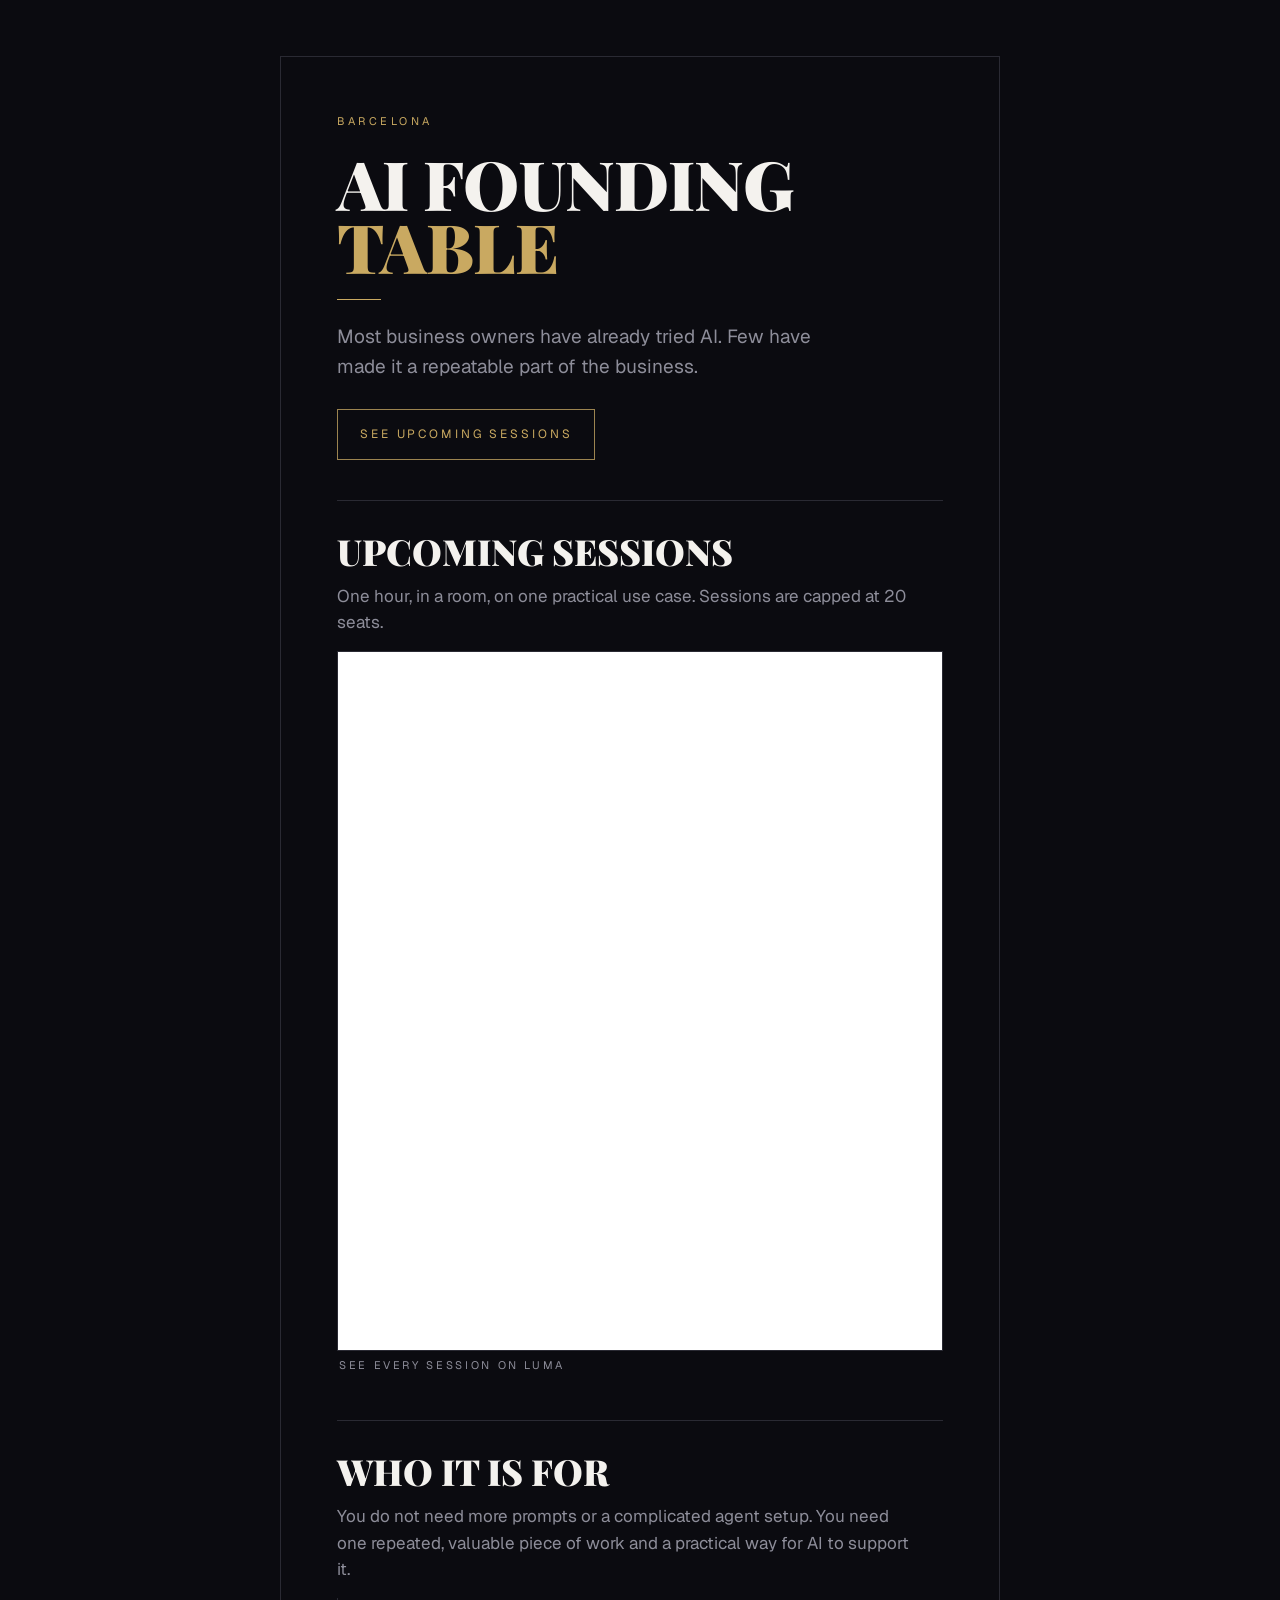
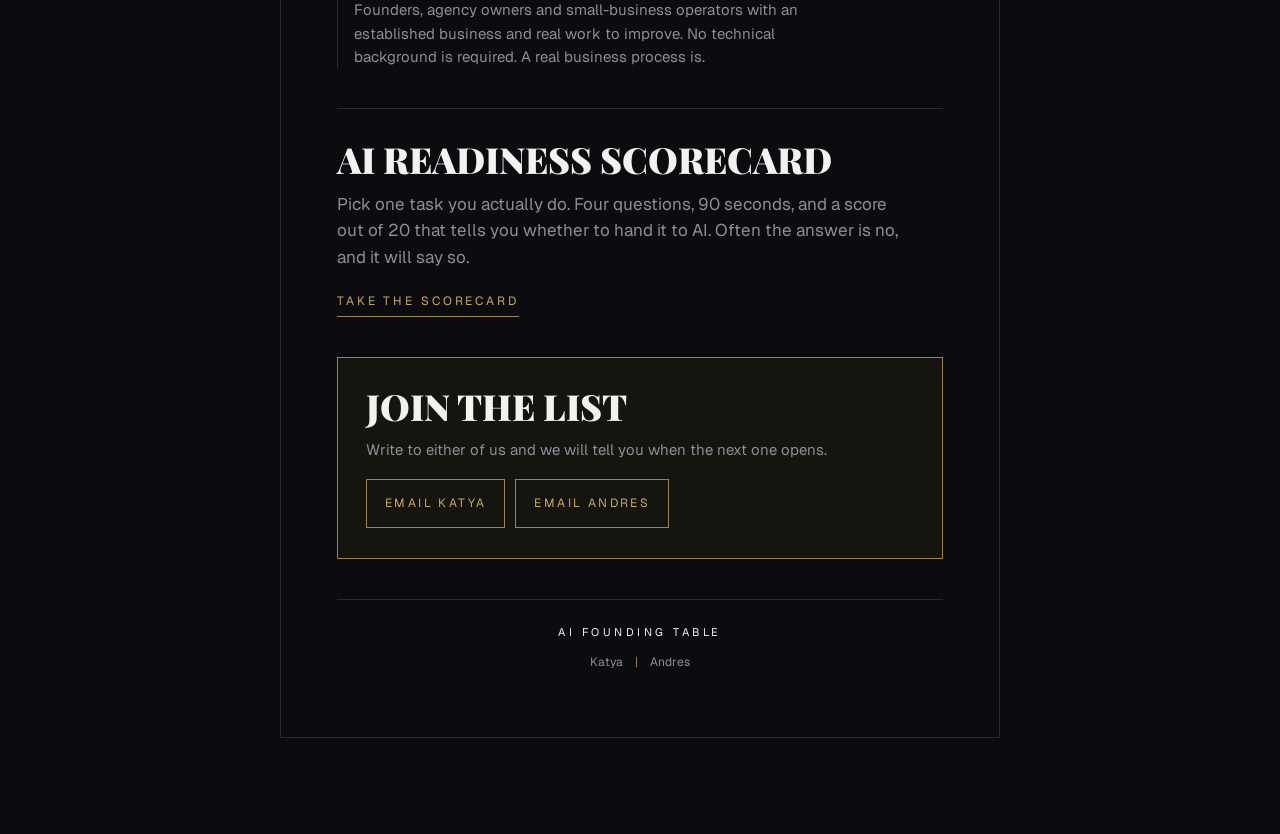
==== index.html @ a5ae4cfb "refactor: WCAG 2.2 AA pass and a design refinement on both pages Accessibility. Questions are now fi" ====
<!doctype html>
<html lang="en">
<head>
<meta charset="utf-8">
<meta name="viewport" content="width=device-width,initial-scale=1">
<title>AI Founding Table | Barcelona</title>
<meta name="description" content="Barcelona sessions for founders and small-business operators who have tried AI and want one repeatable use case that sticks.">
<meta property="og:title" content="AI Founding Table">
<meta property="og:description" content="For business owners who have already tried AI. Practical sessions in Barcelona on making one use case stick.">
<meta property="og:type" content="website">
<link rel="preconnect" href="https://fonts.googleapis.com">
<link rel="preconnect" href="https://fonts.gstatic.com" crossorigin>
<link href="https://fonts.googleapis.com/css2?family=Geist:wght@400;500;600&family=Playfair+Display:wght@700;900&display=swap" rel="stylesheet">
<link rel="stylesheet" href="/style.css">
</head>
<body>
<div class="wrap"><div class="frame home">

  <p class="eyebrow reveal" style="--i:0">Barcelona</p>
  <h1 class="reveal" style="--i:1">AI Founding<span class="gold">Table</span></h1>
  <div class="rule reveal" style="--i:2"></div>
  <p class="lede reveal" style="--i:3">Most business owners have already tried AI. Few have made it a repeatable part of the business.</p>
  <p class="hero-cta reveal" style="--i:4"><a href="#sessions">See upcoming sessions</a></p>

  <section class="sec" id="sessions">
    <h2>Upcoming sessions</h2>
    <p>One hour, in a room, on one practical use case. Sessions are capped at 20 seats.</p>
    <iframe class="cal" src="https://lu.ma/embed/calendar/cal-MtIVhtsqmeoQYb7/events"
      title="Upcoming AI Founding Table sessions on Luma" loading="lazy"></iframe>
    <p class="tiny"><a href="https://luma.com/katyadominguez" target="_blank" rel="noopener">See every session on Luma<span class="sr"> (opens in a new tab)</span></a></p>
  </section>

  <section class="sec">
    <h2>Who it is for</h2>
    <p>You do not need more prompts or a complicated agent setup. You need one repeated, valuable piece of work and a practical way for AI to support it.</p>
    <p class="who">Founders, agency owners and small-business operators with an established business and real work to improve. No technical background is required. A real business process is.</p>
  </section>

  <section class="sec">
    <h2>AI readiness scorecard</h2>
    <p>Pick one task you actually do. Four questions, 90 seconds, and a score out of 20 that tells you whether to hand it to AI. Often the answer is no, and it will say so.</p>
    <a class="go" href="/ai-readiness-scorecard/">Take the scorecard</a>
  </section>

  <section class="join" aria-labelledby="join-h">
    <h2 id="join-h">Join the list</h2>

    <div id="form" hidden>
      <p>One email when the next session opens. Nothing else.</p>
      <div class="row2">
        <div>
          <label class="field" for="email">Your email</label>
          <input type="email" id="email" name="email" placeholder="you@company.com" autocomplete="email" aria-describedby="sendmsg">
        </div>
        <button type="button" class="ghost" id="send">Join</button>
      </div>
      <p class="hint" id="sendmsg" role="status" style="text-align:left"></p>
    </div>

    <div id="nolist">
      <p>Write to either of us and we will tell you when the next one opens.</p>
      <p class="mail">
        <a href="mailto:katya@aimarketinghub.pro?subject=AI%20Founding%20Table%20waitlist">Email Katya</a>
        <a href="mailto:andres@redmage.cc?subject=AI%20Founding%20Table%20waitlist">Email Andres</a>
      </p>
    </div>
  </section>

<footer>
  <p class="org">AI Founding Table</p>
  <p class="ppl"><a href="mailto:katya@aimarketinghub.pro">Katya</a><span class="bar" aria-hidden="true">|</span><a href="mailto:andres@redmage.cc">Andres</a></p>
</footer>
</div></div>

<script>
// ponytail: same switch as the scorecard. Null means the form does not render
// and the page falls back to two mailto links, which actually work today.
// Do not swap in a form that quietly goes nowhere.
var FORM_ENDPOINT = null;

window.va = window.va || function(){ (window.vaq = window.vaq || []).push(arguments) };
function count(name){ try{ window.va('event',{name:name}) }catch(e){} }

if(FORM_ENDPOINT){
  document.getElementById('form').hidden=false;
  document.getElementById('nolist').hidden=true;
}

document.getElementById('send').addEventListener('click',function(){
  var btn=this, field=document.getElementById('email'), msg=document.getElementById('sendmsg');
  var email=field.value.trim();
  msg.textContent='';
  field.removeAttribute('aria-invalid');
  if(!/^[^@\s]+@[^@\s]+\.[^@\s]+$/.test(email)){
    field.setAttribute('aria-invalid','true');
    msg.textContent='Enter an email address, for example you@company.com.';
    field.focus(); return;
  }
  btn.disabled=true; btn.textContent='Adding';
  fetch(FORM_ENDPOINT,{method:'POST',headers:{'Content-Type':'application/json',Accept:'application/json'},
    body:JSON.stringify({email:email,list:'waitlist'})})
  .then(function(r){ if(!r.ok) throw 0;
    btn.textContent='You are on it'; field.disabled=true;
    msg.textContent='One email when the next session opens.';
    count('waitlist');
  })
  .catch(function(){ btn.disabled=false; btn.textContent='Join';
    msg.textContent='That did not go through. Write to andres@redmage.cc instead.'; });
});
</script>
<script defer src="/_vercel/insights/script.js"></script>
</body>
</html>
---- style.css ----
/* AI Founding Table.
   Shared across every page. Edit here, not per page.

   The look comes from the event covers: near-black ground, a hairline frame,
   letterspaced gold caps, and a Didone display with one line dropped to gold.
   Type is Playfair Display (the covers' Didone) over Geist (the covers' caps).

   Colour tokens are contrast-checked against WCAG 2.2 AA:
     mute   on ink   5.99:1     gold     on ink  8.72:1
     dim    on ink   5.45:1     white    on ink 17.56:1
     edge   on ink   3.69:1  (1.4.11, control borders)
     line is decorative rules only. Never a control boundary. */

:root{
  --ink:#0b0b10; --panel:#101017; --sel:#15140f;
  --line:#2a2a33;          /* decorative separators */
  --edge:#6a6a78;          /* borders of real controls, 3:1 minimum */
  --gold:#c9a961; --dim:#9c8450;
  --white:#f4f2ee; --mute:#8d8d99;
  --sans:Geist,-apple-system,BlinkMacSystemFont,"Segoe UI",Helvetica,Arial,sans-serif;
  --serif:"Playfair Display",Georgia,"Times New Roman",serif;
  --caps:.32em;
}
*{box-sizing:border-box}
html,body{margin:0}
body{
  background:var(--ink); color:var(--white); font-family:var(--sans);
  font-size:16px; line-height:1.55; -webkit-font-smoothing:antialiased;
  padding:20px 16px 64px;
}
.wrap{max-width:640px;margin:0 auto}
.frame{border:1px solid var(--line);padding:28px 20px 32px}

/* Focus. One ring, on everything, never removed. */
:focus-visible{outline:2px solid var(--gold);outline-offset:3px}
/* Except headings we move focus to programmatically. They are not controls, so
   a ring there reads as a design mistake, and the heading is announced anyway. */
[tabindex="-1"]:focus{outline:none}

/* Screen-reader-only, for labels the design carries visually. */
.sr{position:absolute;width:1px;height:1px;margin:-1px;padding:0;overflow:hidden;
  clip:rect(0 0 0 0);clip-path:inset(50%);white-space:nowrap;border:0}

/* ---- type ---- */
.eyebrow{font-size:11px;letter-spacing:var(--caps);text-transform:uppercase;
  color:var(--gold);margin:0 0 22px}
h1{font-family:var(--serif);font-weight:900;text-transform:uppercase;
  font-size:clamp(38px,12vw,68px);line-height:.92;letter-spacing:-.01em;margin:0 0 4px}
h1 .gold{color:var(--gold);display:block}
h2{font-family:var(--serif);font-weight:900;text-transform:uppercase;
  font-size:clamp(26px,7vw,36px);line-height:1;margin:0 0 14px}
.rule{width:44px;height:1px;background:var(--gold);margin:22px 0}
.lede{color:var(--mute);max-width:46ch;margin:0}
.lede b{color:var(--white);font-weight:600}

/* ---- controls ---- */
button{font:inherit;font-size:12px;letter-spacing:.24em;text-transform:uppercase;
  background:var(--gold);color:var(--ink);border:1px solid var(--gold);
  padding:15px 22px;width:100%;cursor:pointer;
  transition:transform .12s ease,background .12s ease}
button:hover{background:#d8ba72}
button:active{transform:translateY(1px)}
button[disabled]{background:transparent;color:var(--mute);border-color:var(--line);
  cursor:not-allowed;transform:none}
button.ghost{background:transparent;color:var(--gold);border-color:var(--dim)}
button.ghost:hover{background:var(--sel)}
.hint{color:var(--mute);font-size:13px;margin:12px 0 0;text-align:center}

label.field{display:block;font-size:11px;letter-spacing:.24em;text-transform:uppercase;
  color:var(--mute);margin:0 0 8px}
input[type=email]{font:inherit;background:var(--panel);border:1px solid var(--edge);
  color:var(--white);padding:14px;width:100%}
input[type=email]::placeholder{color:var(--mute);opacity:1}
input[type=email]:focus{outline:2px solid var(--gold);outline-offset:2px;border-color:var(--gold)}
input[type=email][aria-invalid="true"]{border-color:var(--gold)}
.row2{display:grid;gap:10px;margin-top:10px}

/* Standalone links carry a 24px target (2.5.8). */
a.tap{display:inline-block;padding:6px 2px;min-height:24px}

/* ---- scorecard: questions ---- */
fieldset.q{display:none;border:0;margin:0;padding:26px 0 4px;border-top:1px solid var(--line)}
fieldset.q.on{display:block}
legend.qtext{font-family:var(--serif);font-weight:700;
  font-size:clamp(21px,5.5vw,27px);line-height:1.2;padding:0;margin:0 0 16px}
legend.qtext:focus{outline:none}
legend.qtext:focus-visible{outline:2px solid var(--gold);outline-offset:4px}
.bar{height:2px;background:var(--line);margin:22px 0 0}
.bar i{display:block;height:2px;background:var(--gold);width:0}
.step{font-size:11px;letter-spacing:var(--caps);text-transform:uppercase;color:var(--dim);margin:10px 0 0}
form.started .hd{display:none}

.opts{display:grid;gap:8px}
label.opt{position:relative;display:flex;gap:12px;align-items:baseline;cursor:pointer;
  border:1px solid var(--edge);background:var(--panel);padding:13px 14px;
  transition:border-color .12s,background .12s}
label.opt:hover{border-color:var(--gold)}
label.opt input{position:absolute;inset:0;opacity:0;margin:0;pointer-events:none}
label.opt .dot{flex:0 0 auto;width:9px;height:9px;border:1px solid var(--mute);
  border-radius:50%;transform:translateY(1px)}
label.opt:has(input:checked){border-color:var(--gold);background:var(--sel)}
label.opt:has(input:checked) .dot{background:var(--gold);border-color:var(--gold)}
label.opt:has(input:focus-visible){outline:2px solid var(--gold);outline-offset:3px}
label.opt span.t{font-size:15px}

.actions{border-top:1px solid var(--line);padding-top:26px;margin-top:26px}
.back{display:inline-block;font-size:11px;letter-spacing:.24em;text-transform:uppercase;
  color:var(--mute);text-decoration:none;margin-top:18px;padding:6px 2px;min-height:24px}
.back:hover{color:var(--gold)}
#go[hidden]{display:none}

/* ---- scorecard: result ---- */
#result[hidden]{display:none}
.score{display:flex;align-items:baseline;gap:10px;margin:0 0 2px}
.score b{font-family:var(--serif);font-size:76px;line-height:1;font-weight:900;color:var(--gold)}
.score span{color:var(--mute);font-size:15px}
.verdict{font-family:var(--serif);font-weight:900;text-transform:uppercase;
  font-size:clamp(30px,9vw,46px);line-height:1;margin:14px 0 0}
.body p{margin:0 0 14px}
.weak{border-left:1px solid var(--gold);padding-left:16px;margin:22px 0}
.k{font-size:11px;letter-spacing:var(--caps);text-transform:uppercase;color:var(--dim);margin:0 0 8px}
.breakdown{margin:26px 0 0}
.br{border-top:1px solid var(--line);padding:16px 0}
.br-top{display:flex;gap:14px;align-items:baseline;justify-content:space-between}
.br-q{color:var(--mute);font-size:14px;margin:0}
.br-n{color:var(--gold);font-variant-numeric:tabular-nums;white-space:nowrap;
  font-size:14px;font-weight:600;margin:0}
.rub{list-style:none;margin:12px 0 0;padding:0;display:grid;gap:2px}
.rub li{display:flex;gap:11px;align-items:baseline;font-size:13px;line-height:1.45;
  color:var(--mute);padding:6px 9px;border-left:2px solid transparent}
.rub li b{flex:0 0 auto;color:var(--dim);font-weight:600;font-variant-numeric:tabular-nums}
.rub li.is{color:var(--white);background:var(--sel);border-left-color:var(--gold)}
.rub li.is b{color:var(--gold)}
.rub li.is em{margin-left:auto;padding-left:10px;font-style:normal;font-size:10px;
  letter-spacing:.2em;text-transform:uppercase;color:var(--gold);white-space:nowrap}
.next{border-top:1px solid var(--line);margin-top:26px;padding-top:26px}
.next p{margin:0;font-size:17px}
.offer{border:1px solid var(--dim);background:var(--sel);padding:22px 20px;margin-top:26px}
.offer p{color:var(--mute);margin:0;font-size:15px}
.links{display:flex;gap:22px;justify-content:center;flex-wrap:wrap;margin-top:26px}
.links a{font-size:11px;letter-spacing:.24em;text-transform:uppercase;color:var(--mute);
  text-decoration:none;cursor:pointer;padding:6px 2px;min-height:24px;display:inline-block}
.links a:hover{color:var(--gold)}

/* ---- homepage ---- */
.home h1{margin-bottom:0}
.home .lede{font-size:17px;max-width:38ch}
.hero-cta{margin-top:28px}
.hero-cta a{display:inline-block;color:var(--gold);text-decoration:none;font-size:12px;
  letter-spacing:.24em;text-transform:uppercase;border:1px solid var(--dim);padding:15px 22px;
  transition:background .12s ease,transform .12s ease}
.hero-cta a:hover{background:var(--sel)}
.hero-cta a:active{transform:translateY(1px)}
.sec{border-top:1px solid var(--line);margin-top:40px;padding-top:32px}
.sec p{margin:0 0 16px;color:var(--mute);max-width:52ch}
.sec a.go{display:inline-block;color:var(--gold);text-decoration:none;font-size:12px;
  letter-spacing:.24em;text-transform:uppercase;border-bottom:1px solid var(--dim);
  padding:6px 0 5px;min-height:24px}
.sec a.go:hover{border-bottom-color:var(--gold)}
.who{color:var(--mute);font-size:15px;margin:0;padding-left:16px;border-left:1px solid var(--line);max-width:52ch}
/* Luma's own embed: always current, nothing to maintain when a date moves. */
.cal{width:100%;height:860px;border:1px solid var(--line);background:var(--panel);
  color-scheme:dark;display:block}
.tiny{font-size:11px;letter-spacing:.24em;text-transform:uppercase;margin:14px 0 0}
.tiny a{color:var(--mute);text-decoration:none;padding:6px 2px;min-height:24px;display:inline-block}
.tiny a:hover{color:var(--gold)}
.join{border:1px solid var(--dim);background:var(--sel);padding:24px 20px;margin-top:40px}
.join p{color:var(--mute);margin:0;font-size:15px;max-width:52ch}
.join .mail{margin-top:18px;display:flex;gap:10px;flex-wrap:wrap}
.join .mail a{color:var(--gold);text-decoration:none;font-size:12px;letter-spacing:.2em;
  text-transform:uppercase;border:1px solid var(--dim);padding:14px 18px;
  transition:background .12s ease,transform .12s ease}
.join .mail a:hover{background:#1c1a12}
.join .mail a:active{transform:translateY(1px)}

/* ---- footer ---- */
footer{text-align:center;margin-top:40px;border-top:1px solid var(--line);padding-top:24px}
footer .org{color:var(--white);font-size:11px;letter-spacing:var(--caps);
  text-transform:uppercase;margin:0}
footer .org a{color:inherit;text-decoration:none;padding:6px 2px;min-height:24px;display:inline-block}
footer .org a:hover{color:var(--gold)}
footer .ppl{margin:6px 0 0;font-size:12px;color:var(--mute)}
footer .ppl a{color:var(--mute);text-decoration:none;padding:6px 2px;min-height:24px;display:inline-block}
footer .ppl a:hover{color:var(--gold)}
footer .ppl .bar{color:var(--dim);padding:0 10px;background:none;height:auto;display:inline;margin:0}

/* ---- motion ----
   One staggered reveal on first paint. It sequences the poster the way the eye
   would read it. Everything else is hover and state feedback. All of it off
   under prefers-reduced-motion, including the progress bar's width tween. */
@media (prefers-reduced-motion: no-preference){
  .reveal{animation:rise .7s cubic-bezier(.16,1,.3,1) both;
    animation-delay:calc(var(--i,0) * 90ms)}
  @keyframes rise{from{opacity:0;transform:translateY(14px)}to{opacity:1;transform:none}}
  .bar i{transition:width .28s ease}
}
@media (prefers-reduced-motion: reduce){
  *,*::before,*::after{animation:none !important;transition:none !important}
}

/* ---- breakpoints: XS 320, S/M 560, L/XL 1100 ---- */
@media(max-width:359px){
  body{padding:14px 10px 48px}
  .frame{padding:22px 16px 26px}
  h1{font-size:34px}
  label.opt{padding:12px}
  label.opt span.t{font-size:14px}
  .links{gap:16px}
}
@media(min-width:560px){
  .frame{padding:44px 40px 48px}
  .row2{grid-template-columns:1fr auto;align-items:end}
  .row2 button{width:auto}
  .offer,.join{padding:30px 28px}
  .br-top{gap:24px}
  .cal{height:700px}
}
@media(min-width:1100px){
  body{padding:56px 24px 96px;font-size:17px}
  .wrap{max-width:720px}
  .frame{padding:56px 56px 60px}
  .home .lede{font-size:19px}
}
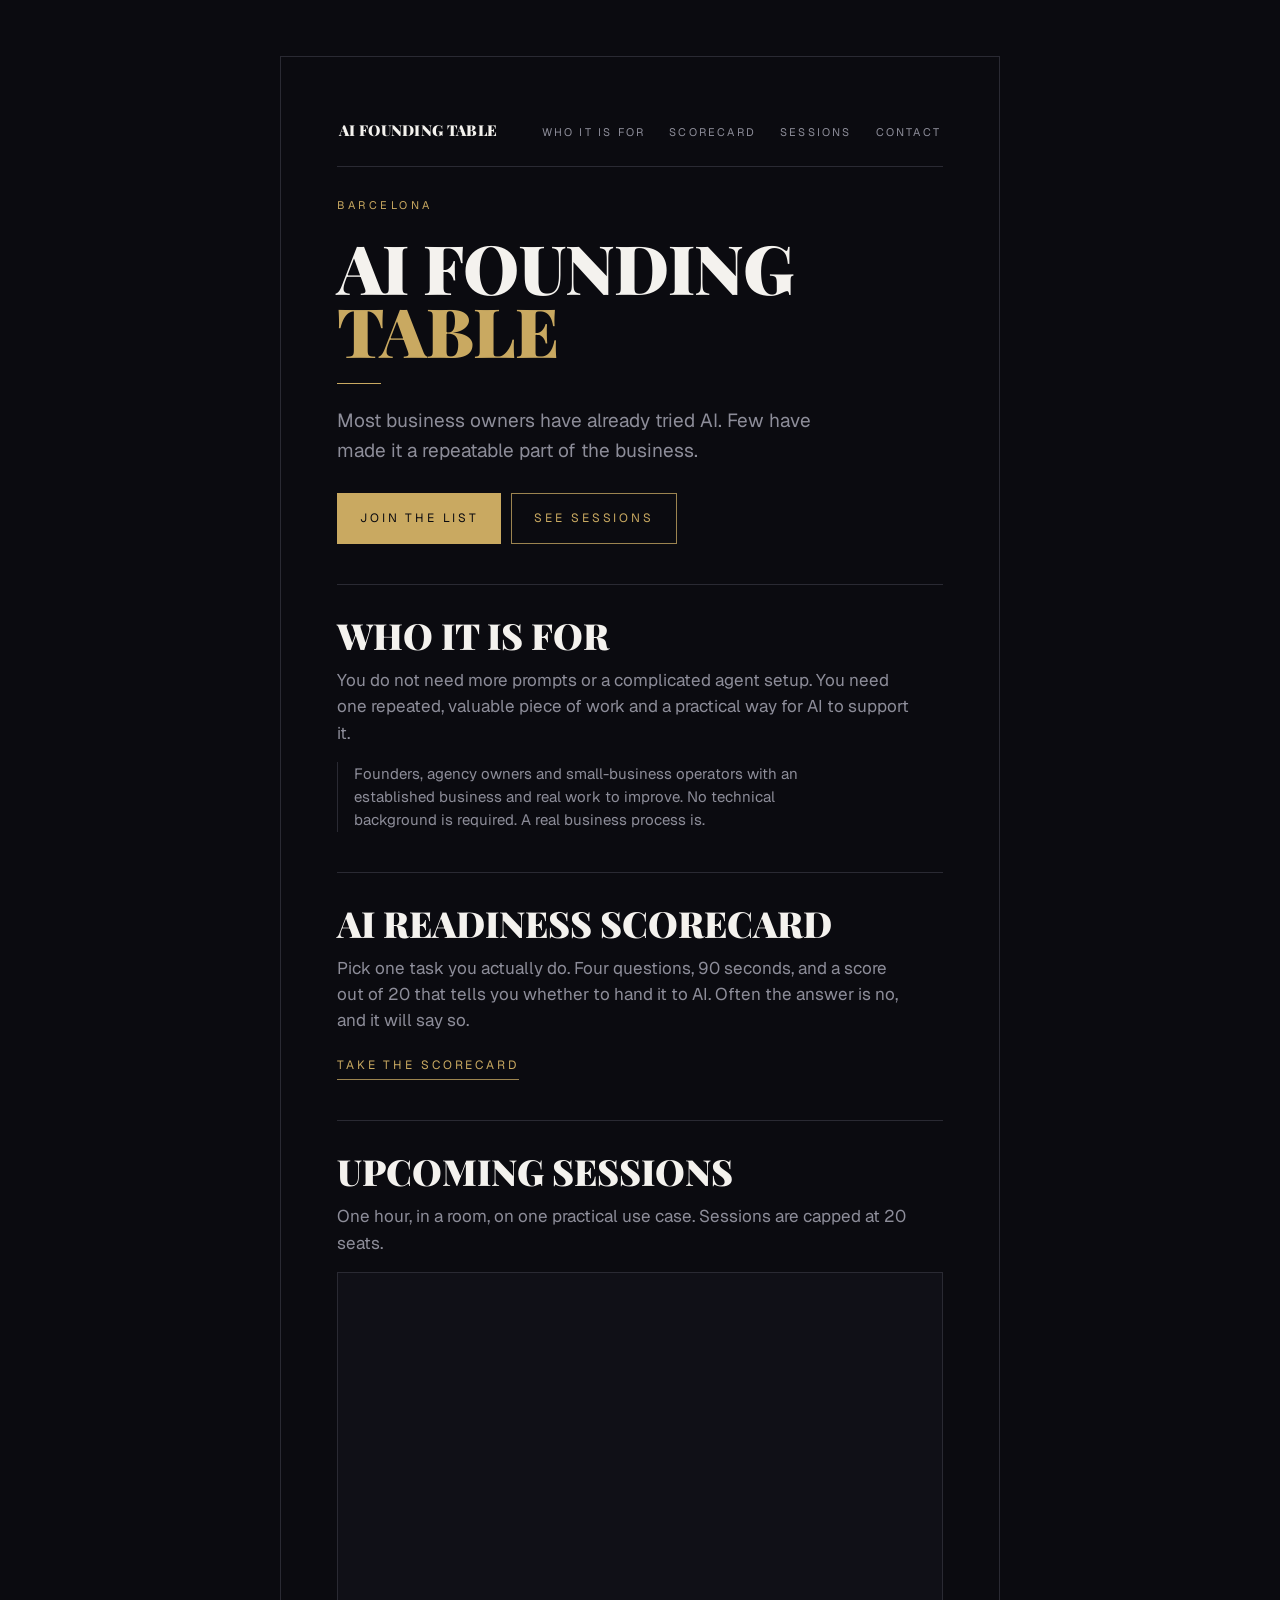
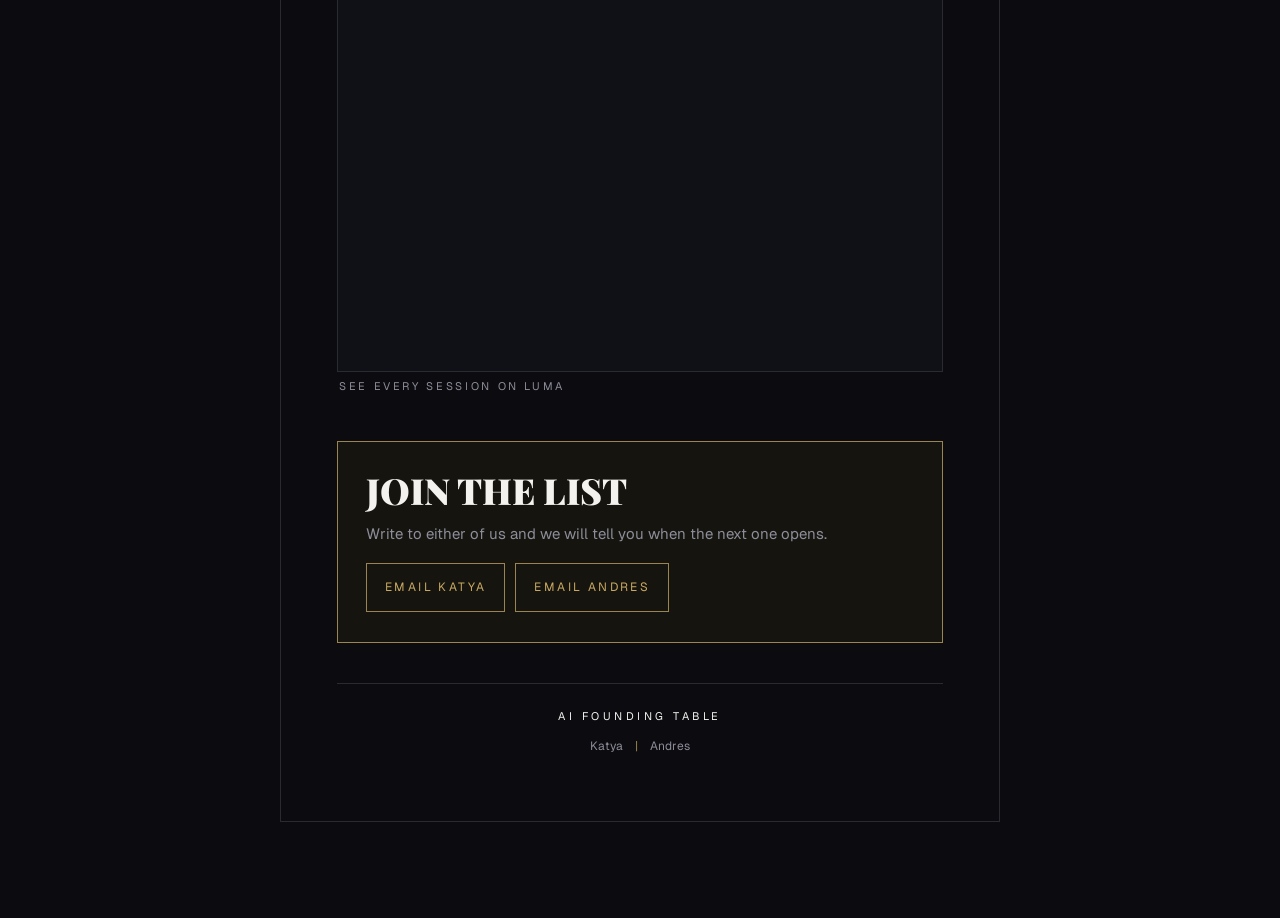
==== commit fc443d64: "feat(home): anchor nav, two hero CTAs, sessions moved below the scorecard Adds a masthead with the w" ====
--- a/index.html
+++ b/index.html
@@ -16,11 +16,41 @@
 <body>
 <div class="wrap"><div class="frame home">
 
+  <a class="skip" href="#main">Skip to content</a>
+
+  <div class="masthead">
+    <p class="mark"><a href="/">AI Founding Table</a></p>
+    <nav aria-label="Sections of this page">
+      <ul>
+        <li><a href="#who">Who it is for</a></li>
+        <li><a href="#scorecard">Scorecard</a></li>
+        <li><a href="#sessions">Sessions</a></li>
+        <li><a href="#contact">Contact</a></li>
+      </ul>
+    </nav>
+  </div>
+
+  <main id="main">
   <p class="eyebrow reveal" style="--i:0">Barcelona</p>
   <h1 class="reveal" style="--i:1">AI Founding<span class="gold">Table</span></h1>
   <div class="rule reveal" style="--i:2"></div>
   <p class="lede reveal" style="--i:3">Most business owners have already tried AI. Few have made it a repeatable part of the business.</p>
-  <p class="hero-cta reveal" style="--i:4"><a href="#sessions">See upcoming sessions</a></p>
+  <p class="hero-cta reveal" style="--i:4">
+    <a class="primary" href="#contact">Join the list</a>
+    <a href="#sessions">See sessions</a>
+  </p>
+
+  <section class="sec" id="who">
+    <h2>Who it is for</h2>
+    <p>You do not need more prompts or a complicated agent setup. You need one repeated, valuable piece of work and a practical way for AI to support it.</p>
+    <p class="who">Founders, agency owners and small-business operators with an established business and real work to improve. No technical background is required. A real business process is.</p>
+  </section>
+
+  <section class="sec" id="scorecard">
+    <h2>AI readiness scorecard</h2>
+    <p>Pick one task you actually do. Four questions, 90 seconds, and a score out of 20 that tells you whether to hand it to AI. Often the answer is no, and it will say so.</p>
+    <a class="go" href="/ai-readiness-scorecard/">Take the scorecard</a>
+  </section>
 
   <section class="sec" id="sessions">
     <h2>Upcoming sessions</h2>
@@ -30,19 +60,7 @@
     <p class="tiny"><a href="https://luma.com/katyadominguez" target="_blank" rel="noopener">See every session on Luma<span class="sr"> (opens in a new tab)</span></a></p>
   </section>
 
-  <section class="sec">
-    <h2>Who it is for</h2>
-    <p>You do not need more prompts or a complicated agent setup. You need one repeated, valuable piece of work and a practical way for AI to support it.</p>
-    <p class="who">Founders, agency owners and small-business operators with an established business and real work to improve. No technical background is required. A real business process is.</p>
-  </section>
-
-  <section class="sec">
-    <h2>AI readiness scorecard</h2>
-    <p>Pick one task you actually do. Four questions, 90 seconds, and a score out of 20 that tells you whether to hand it to AI. Often the answer is no, and it will say so.</p>
-    <a class="go" href="/ai-readiness-scorecard/">Take the scorecard</a>
-  </section>
-
-  <section class="join" aria-labelledby="join-h">
+  <section class="join" id="contact" aria-labelledby="join-h">
     <h2 id="join-h">Join the list</h2>
 
     <div id="form" hidden>
@@ -65,6 +83,7 @@
       </p>
     </div>
   </section>
+  </main>
 
 <footer>
   <p class="org">AI Founding Table</p>
--- a/style.css
+++ b/style.css
@@ -37,9 +37,32 @@
    a ring there reads as a design mistake, and the heading is announced anyway. */
 [tabindex="-1"]:focus{outline:none}
 
+/* Skip link. Real nav on more than one page means 2.4.1 applies. */
+.skip{position:absolute;left:-9999px;top:0;z-index:10}
+.skip:focus{left:0;position:static;display:inline-block;background:var(--gold);
+  color:var(--ink);padding:12px 16px;font-size:12px;letter-spacing:.2em;
+  text-transform:uppercase;text-decoration:none;margin-bottom:16px}
+
 /* Screen-reader-only, for labels the design carries visually. */
 .sr{position:absolute;width:1px;height:1px;margin:-1px;padding:0;overflow:hidden;
   clip:rect(0 0 0 0);clip-path:inset(50%);white-space:nowrap;border:0}
+
+/* ---- masthead ----
+   Anchor nav, not routes. One page, four sections. It wraps to two rows below
+   560 on purpose: the single-line rule is a desktop rule, and a hamburger for
+   four in-page anchors would be theatre. */
+.masthead{display:flex;gap:14px 22px;align-items:baseline;justify-content:space-between;
+  flex-wrap:wrap;margin:0 0 30px;padding-bottom:18px;border-bottom:1px solid var(--line)}
+.mark{font-family:var(--serif);font-weight:900;text-transform:uppercase;
+  font-size:15px;letter-spacing:.02em;margin:0}
+.mark a{color:var(--white);text-decoration:none;padding:6px 2px;min-height:24px;display:inline-block}
+.mark a:hover{color:var(--gold)}
+.masthead nav ul{list-style:none;display:flex;flex-wrap:wrap;gap:2px 20px;margin:0;padding:0}
+.masthead nav a{font-size:11px;letter-spacing:.2em;text-transform:uppercase;
+  color:var(--mute);text-decoration:none;padding:6px 2px;min-height:24px;display:inline-block}
+.masthead nav a:hover{color:var(--gold)}
+/* Anchored sections should not land flush against the top edge. */
+:target{scroll-margin-top:20px}
 
 /* ---- type ---- */
 .eyebrow{font-size:11px;letter-spacing:var(--caps);text-transform:uppercase;
@@ -145,12 +168,14 @@
 /* ---- homepage ---- */
 .home h1{margin-bottom:0}
 .home .lede{font-size:17px;max-width:38ch}
-.hero-cta{margin-top:28px}
+.hero-cta{display:flex;gap:10px;flex-wrap:wrap;margin-top:28px}
 .hero-cta a{display:inline-block;color:var(--gold);text-decoration:none;font-size:12px;
   letter-spacing:.24em;text-transform:uppercase;border:1px solid var(--dim);padding:15px 22px;
-  transition:background .12s ease,transform .12s ease}
+  white-space:nowrap;transition:background .12s ease,transform .12s ease}
 .hero-cta a:hover{background:var(--sel)}
 .hero-cta a:active{transform:translateY(1px)}
+.hero-cta a.primary{background:var(--gold);color:var(--ink);border-color:var(--gold)}
+.hero-cta a.primary:hover{background:#d8ba72}
 .sec{border-top:1px solid var(--line);margin-top:40px;padding-top:32px}
 .sec p{margin:0 0 16px;color:var(--mute);max-width:52ch}
 .sec a.go{display:inline-block;color:var(--gold);text-decoration:none;font-size:12px;
@@ -189,6 +214,7 @@
    would read it. Everything else is hover and state feedback. All of it off
    under prefers-reduced-motion, including the progress bar's width tween. */
 @media (prefers-reduced-motion: no-preference){
+  html{scroll-behavior:smooth}
   .reveal{animation:rise .7s cubic-bezier(.16,1,.3,1) both;
     animation-delay:calc(var(--i,0) * 90ms)}
   @keyframes rise{from{opacity:0;transform:translateY(14px)}to{opacity:1;transform:none}}
@@ -203,6 +229,10 @@
   body{padding:14px 10px 48px}
   .frame{padding:22px 16px 26px}
   h1{font-size:34px}
+  .masthead{margin-bottom:20px;padding-bottom:14px;gap:8px 16px}
+  .mark{font-size:14px}
+  .hero-cta{margin-top:20px;gap:8px}
+  .hero-cta a{padding:14px 18px}
   label.opt{padding:12px}
   label.opt span.t{font-size:14px}
   .links{gap:16px}
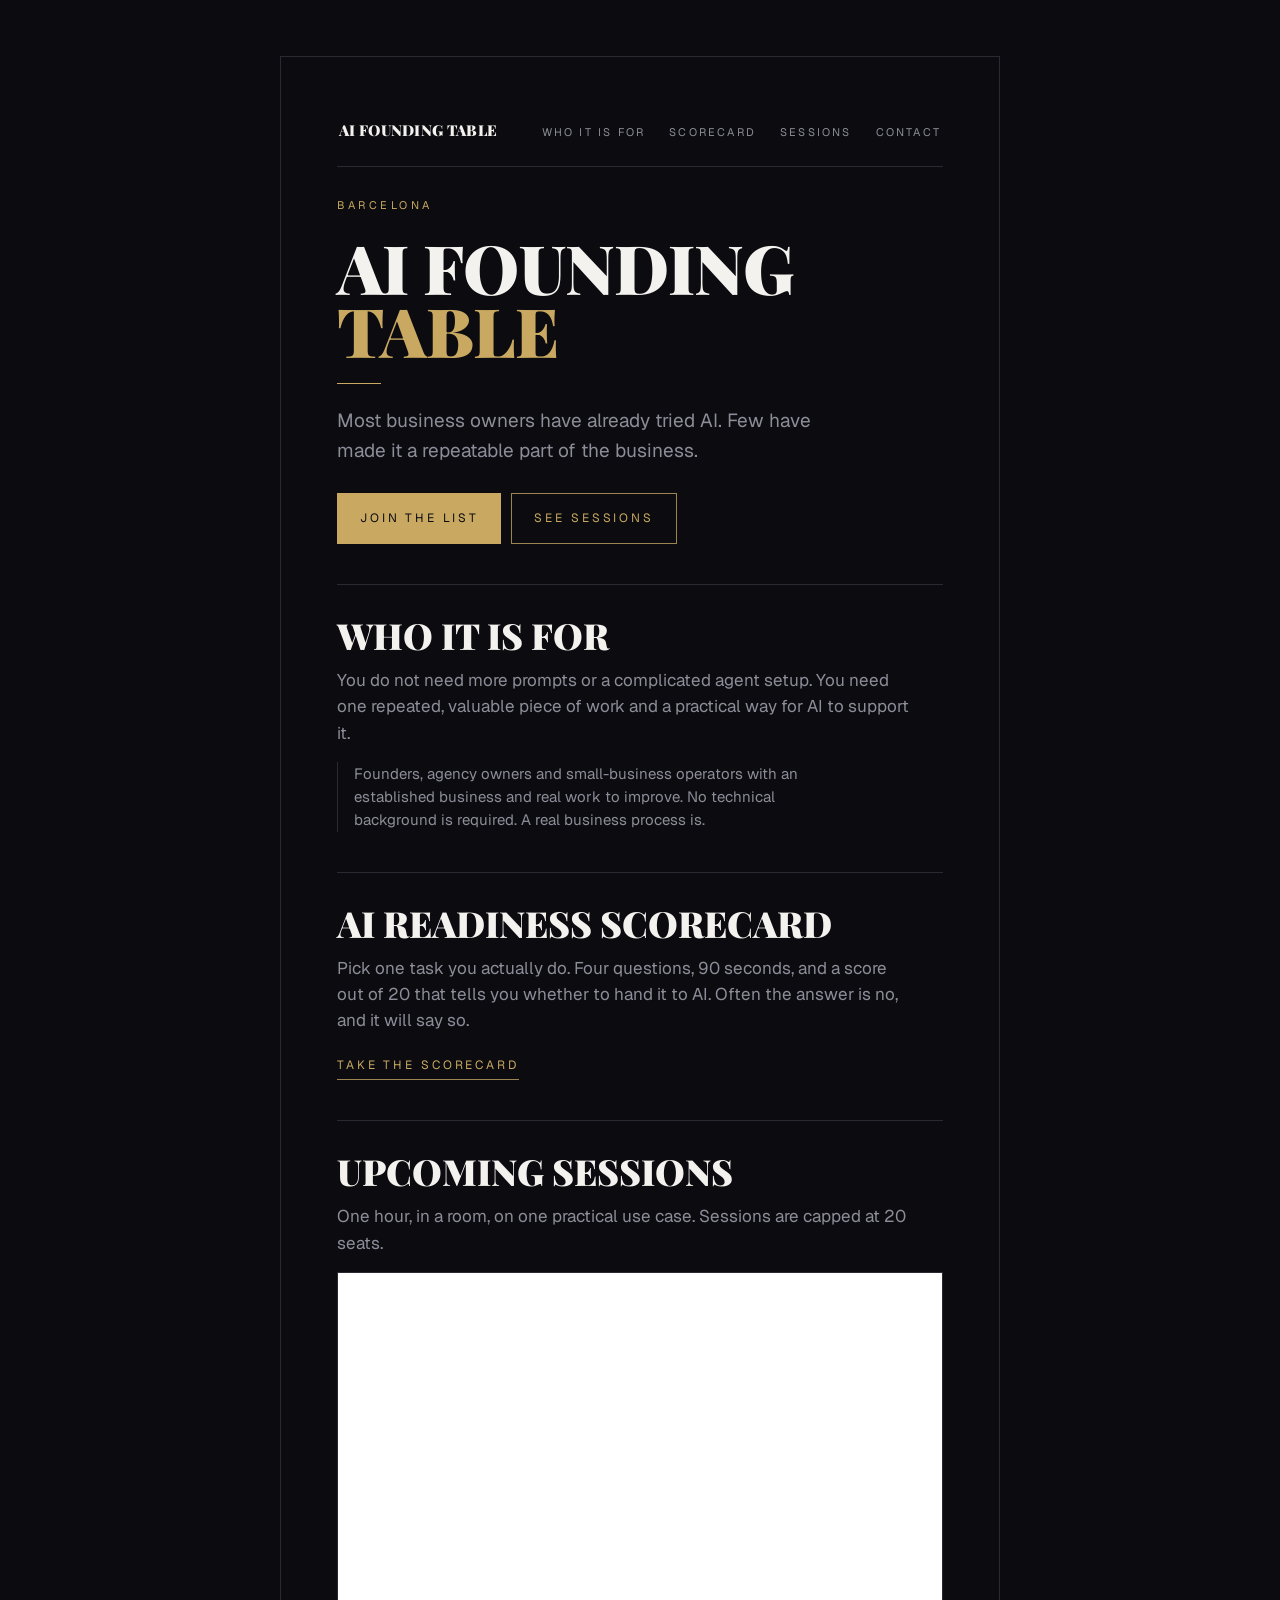
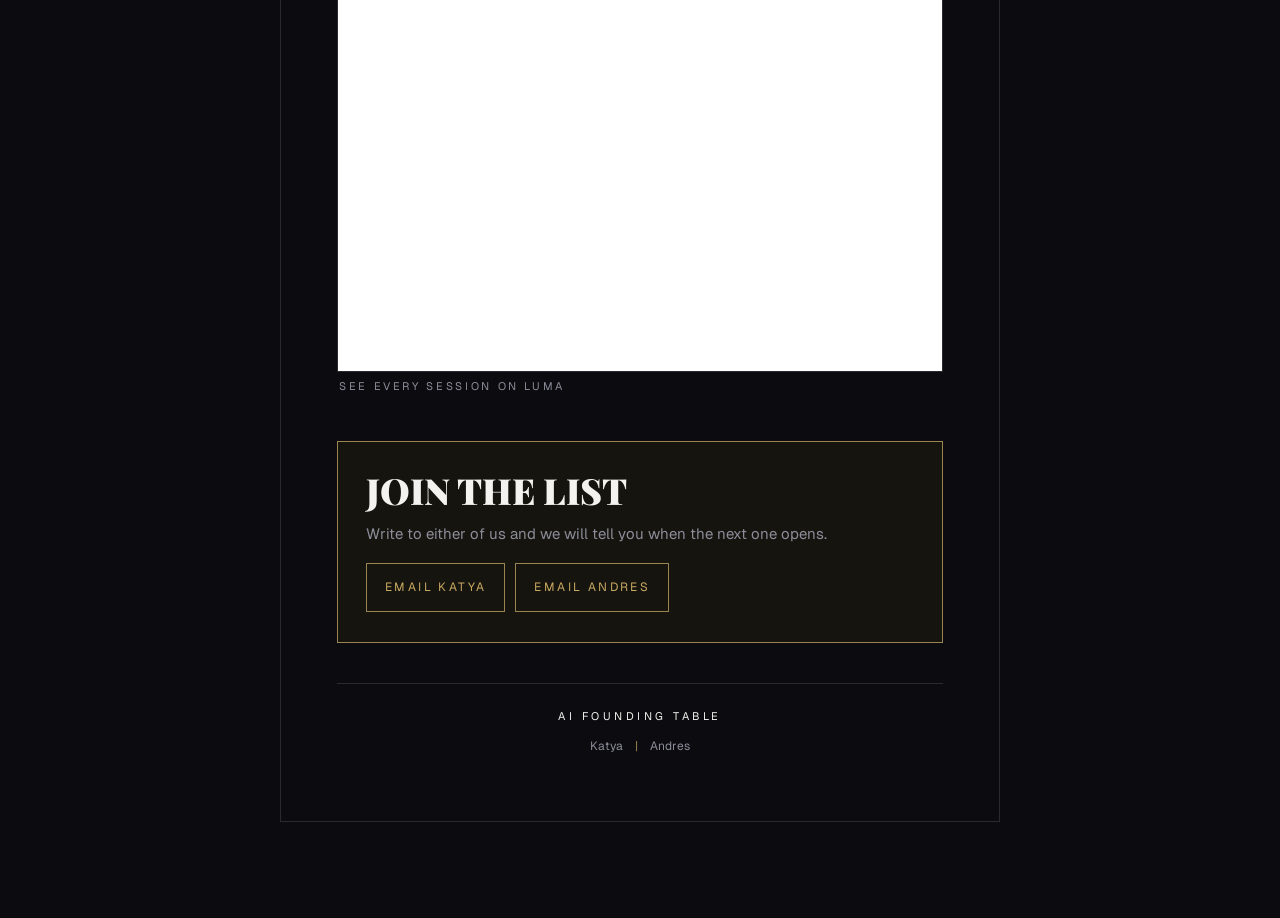
==== commit 1909f1ba: "feat(nav): mobile drawer as a modal dialog, plus a second accessibility pass The drawer is a modal <" ====
--- a/index.html
+++ b/index.html
@@ -18,8 +18,24 @@
 
   <a class="skip" href="#main">Skip to content</a>
 
-  <div class="masthead">
+  <header class="masthead">
     <p class="mark"><a href="/">AI Founding Table</a></p>
+    <nav class="inline" aria-label="Sections of this page">
+      <ul>
+        <li><a href="#who">Who it is for</a></li>
+        <li><a href="#scorecard">Scorecard</a></li>
+        <li><a href="#sessions">Sessions</a></li>
+        <li><a href="#contact">Contact</a></li>
+      </ul>
+    </nav>
+    <button type="button" class="menu-btn" id="menu-btn" aria-expanded="false" aria-controls="drawer">Menu</button>
+  </header>
+
+  <dialog class="drawer" id="drawer" aria-label="Sections of this page">
+    <div class="drawer-top">
+      <p>Menu</p>
+      <button type="button" class="drawer-close" id="drawer-close">Close</button>
+    </div>
     <nav aria-label="Sections of this page">
       <ul>
         <li><a href="#who">Who it is for</a></li>
@@ -28,9 +44,9 @@
         <li><a href="#contact">Contact</a></li>
       </ul>
     </nav>
-  </div>
+  </dialog>
 
-  <main id="main">
+  <main id="main" tabindex="-1">
   <p class="eyebrow reveal" style="--i:0">Barcelona</p>
   <h1 class="reveal" style="--i:1">AI Founding<span class="gold">Table</span></h1>
   <div class="rule reveal" style="--i:2"></div>
@@ -105,6 +121,24 @@
   document.getElementById('nolist').hidden=true;
 }
 
+// Drawer. <dialog> handles the trap, Escape, inerting and focus return, so all
+// that is left is opening it, mirroring the state onto aria-expanded, and
+// closing on a link or a backdrop click.
+var drawer=document.getElementById('drawer'), menuBtn=document.getElementById('menu-btn');
+function setExpanded(){ menuBtn.setAttribute('aria-expanded', drawer.open?'true':'false') }
+menuBtn.addEventListener('click',function(){ drawer.showModal(); setExpanded() });
+document.getElementById('drawer-close').addEventListener('click',function(){ drawer.close() });
+drawer.addEventListener('close',setExpanded);
+drawer.addEventListener('cancel',setExpanded);
+drawer.addEventListener('click',function(e){ if(e.target===drawer) drawer.close() }); // backdrop
+drawer.querySelectorAll('a').forEach(function(a){
+  a.addEventListener('click',function(){ drawer.close() });
+});
+// Rotating to landscape hides the toggle. Close the drawer with it rather than
+// leaving a modal open whose opener has gone.
+var wide=window.matchMedia('(min-width: 560px)');
+wide.addEventListener('change',function(e){ if(e.matches && drawer.open) drawer.close() });
+
 document.getElementById('send').addEventListener('click',function(){
   var btn=this, field=document.getElementById('email'), msg=document.getElementById('sendmsg');
   var email=field.value.trim();
--- a/style.css
+++ b/style.css
@@ -61,6 +61,37 @@
 .masthead nav a{font-size:11px;letter-spacing:.2em;text-transform:uppercase;
   color:var(--mute);text-decoration:none;padding:6px 2px;min-height:24px;display:inline-block}
 .masthead nav a:hover{color:var(--gold)}
+
+/* Mobile drawer.
+   A modal <dialog> rather than a hand-rolled panel: the platform gives focus
+   trapping, Escape to close, inerting of the page behind, and focus returning
+   to the toggle. All the parts a hand-rolled drawer usually gets wrong. */
+.menu-btn{display:none;width:auto;background:transparent;color:var(--gold);
+  border:1px solid var(--dim);padding:9px 14px;font-size:11px;letter-spacing:.2em}
+.menu-btn:hover{background:var(--sel)}
+dialog.drawer{
+  margin:0 0 0 auto;height:100%;max-height:100%;width:min(78vw,300px);max-width:none;
+  border:0;border-left:1px solid var(--dim);background:var(--panel);color:var(--white);
+  padding:24px 22px;
+}
+dialog.drawer::backdrop{background:rgb(3 3 6 / .72)}
+dialog.drawer ul{list-style:none;margin:26px 0 0;padding:0;display:grid;gap:2px}
+dialog.drawer a{display:block;font-size:13px;letter-spacing:.18em;text-transform:uppercase;
+  color:var(--white);text-decoration:none;padding:14px 2px;border-bottom:1px solid var(--line)}
+dialog.drawer a:hover{color:var(--gold)}
+.drawer-top{display:flex;justify-content:space-between;align-items:baseline;gap:16px}
+.drawer-top p{margin:0;font-family:var(--serif);font-weight:900;text-transform:uppercase;
+  font-size:14px;color:var(--white)}
+.drawer-close{width:auto;background:transparent;color:var(--mute);border:1px solid var(--line);
+  padding:9px 13px;font-size:11px;letter-spacing:.2em}
+.drawer-close:hover{color:var(--gold);border-color:var(--dim);background:transparent}
+body:has(dialog[open]){overflow:hidden}
+@media(max-width:559px){
+  .masthead{margin-bottom:24px;padding-bottom:14px;flex-wrap:nowrap;align-items:center}
+  .masthead nav.inline{display:none}
+  .masthead nav.inline-always{display:block}
+  .menu-btn{display:inline-block}
+}
 /* Anchored sections should not land flush against the top edge. */
 :target{scroll-margin-top:20px}
 
@@ -161,9 +192,10 @@
 .offer{border:1px solid var(--dim);background:var(--sel);padding:22px 20px;margin-top:26px}
 .offer p{color:var(--mute);margin:0;font-size:15px}
 .links{display:flex;gap:22px;justify-content:center;flex-wrap:wrap;margin-top:26px}
-.links a{font-size:11px;letter-spacing:.24em;text-transform:uppercase;color:var(--mute);
-  text-decoration:none;cursor:pointer;padding:6px 2px;min-height:24px;display:inline-block}
-.links a:hover{color:var(--gold)}
+.links button{width:auto;background:none;border:0;font-size:11px;letter-spacing:.24em;
+  text-transform:uppercase;color:var(--mute);cursor:pointer;padding:6px 2px;min-height:24px}
+.links button:hover{color:var(--gold);background:none}
+.links button:active{transform:none}
 
 /* ---- homepage ---- */
 .home h1{margin-bottom:0}
@@ -215,6 +247,10 @@
    under prefers-reduced-motion, including the progress bar's width tween. */
 @media (prefers-reduced-motion: no-preference){
   html{scroll-behavior:smooth}
+  dialog.drawer{transform:translateX(100%);
+    transition:transform .26s cubic-bezier(.16,1,.3,1),overlay .26s allow-discrete,display .26s allow-discrete}
+  dialog.drawer[open]{transform:none}
+  @starting-style{ dialog.drawer[open]{transform:translateX(100%)} }
   .reveal{animation:rise .7s cubic-bezier(.16,1,.3,1) both;
     animation-delay:calc(var(--i,0) * 90ms)}
   @keyframes rise{from{opacity:0;transform:translateY(14px)}to{opacity:1;transform:none}}
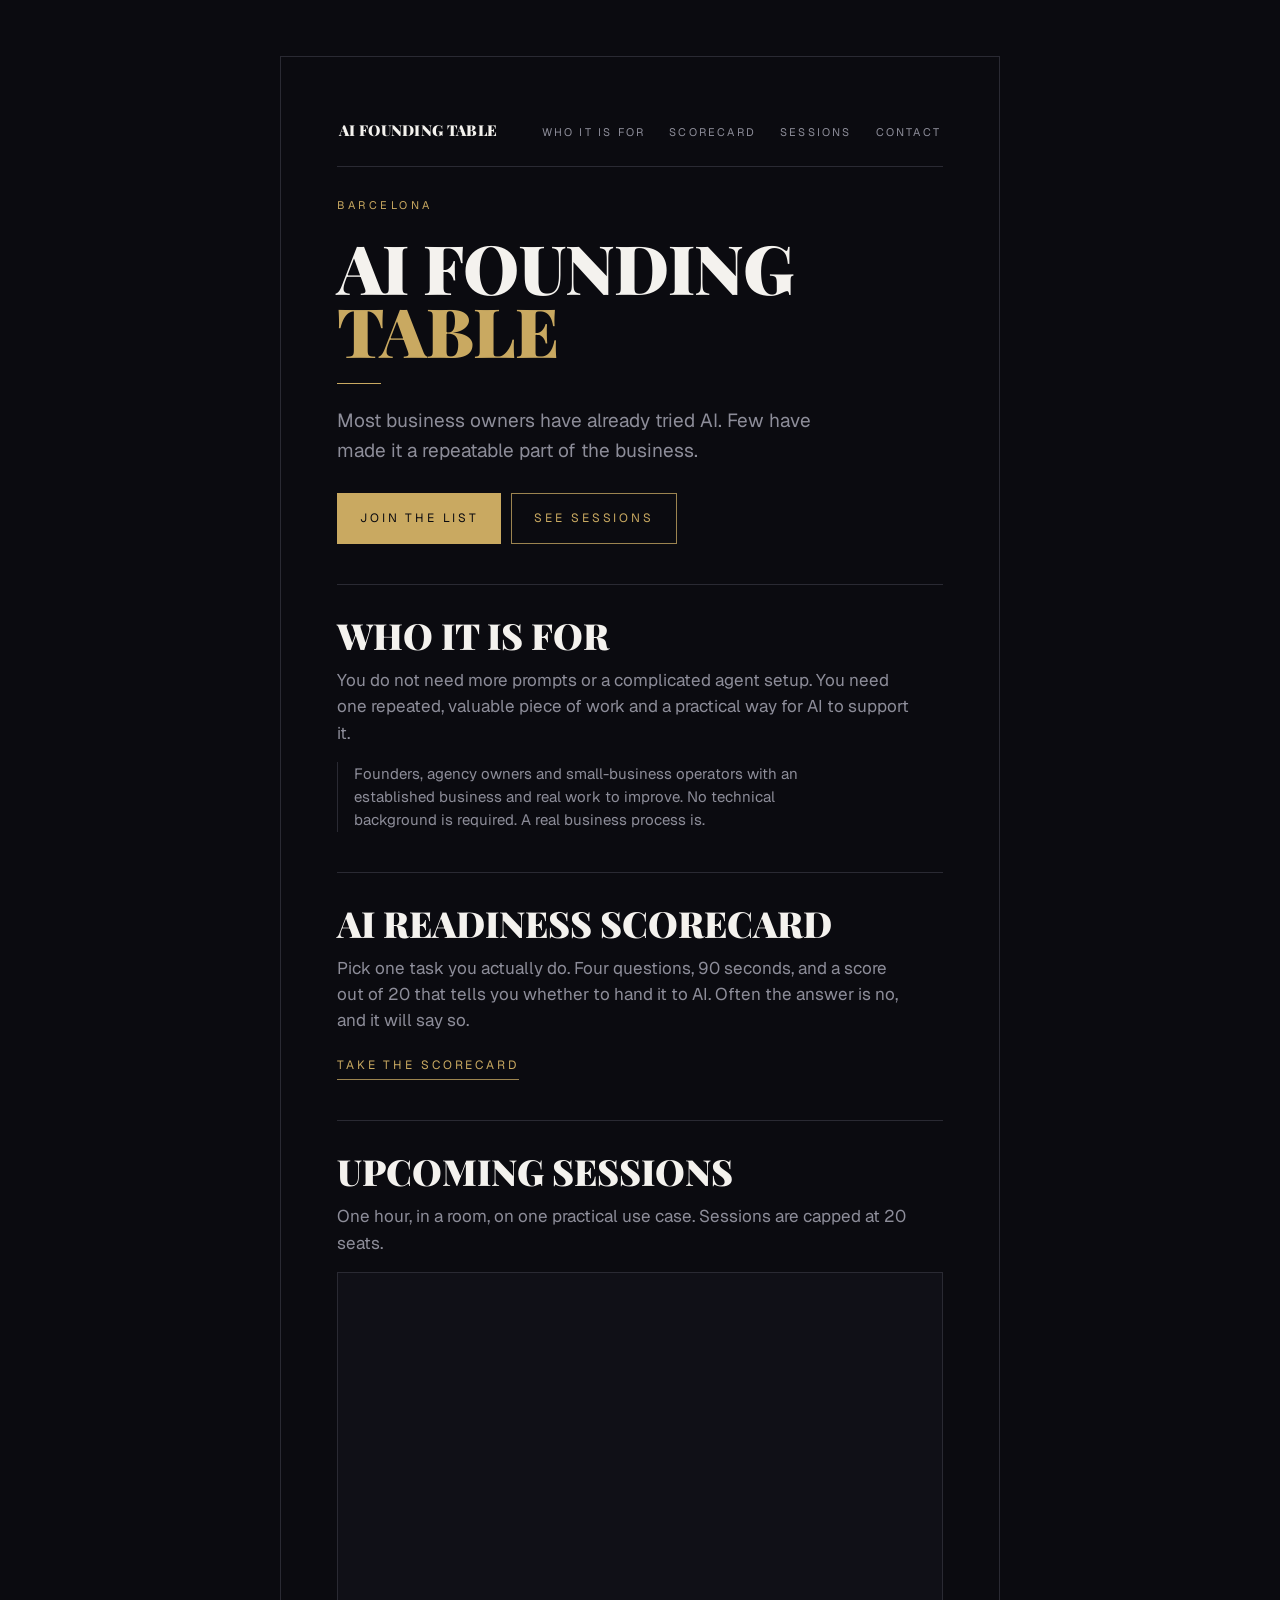
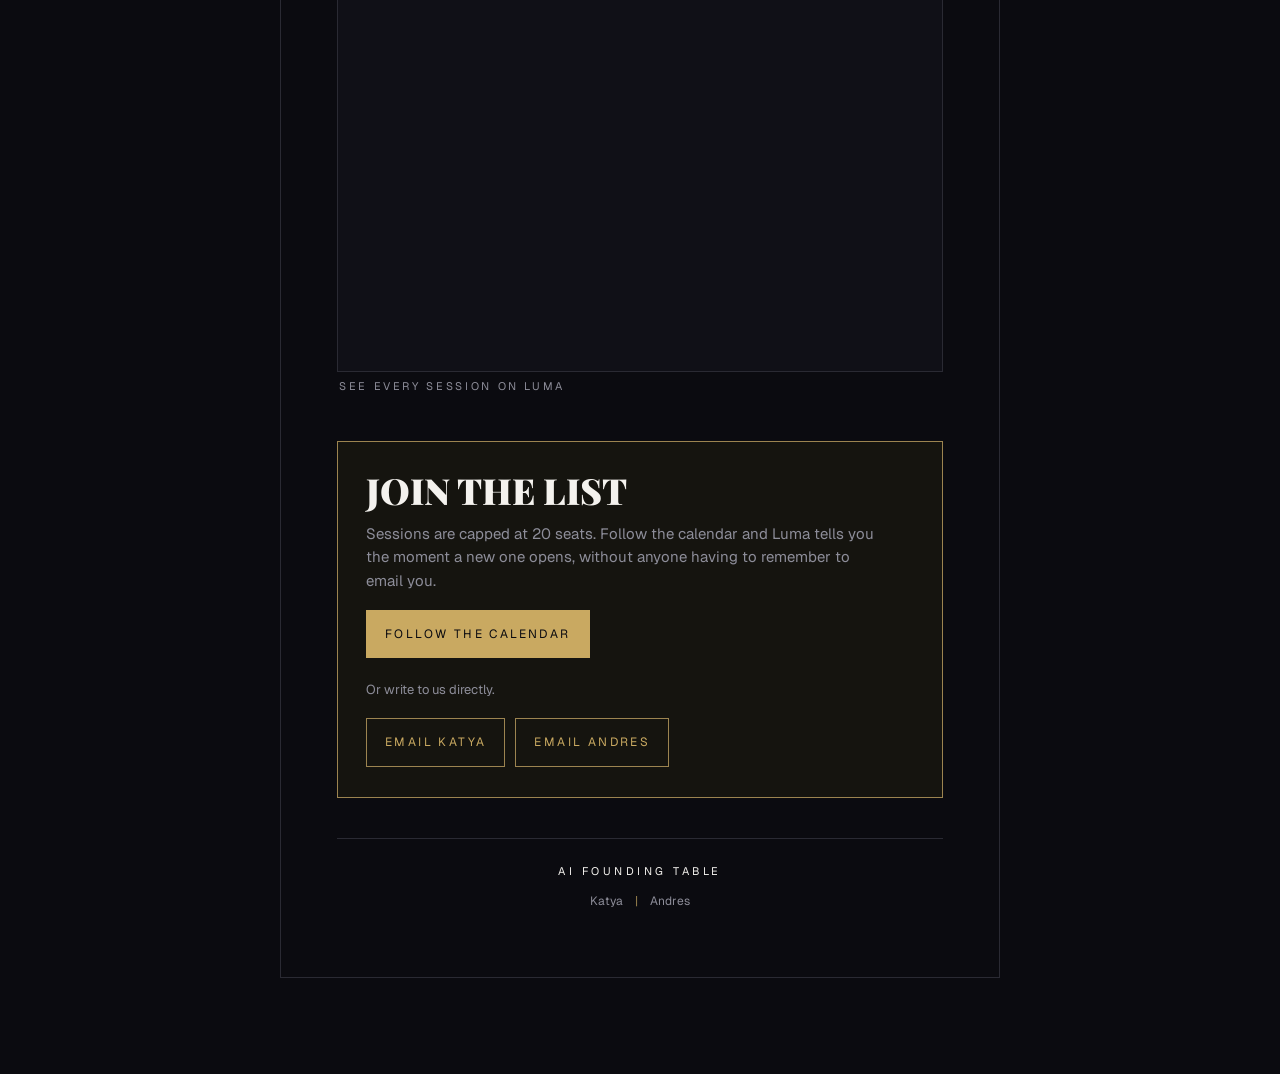
==== commit f541ad5e: "feat: waitlist points at Luma Follow, scorecard wires up for Formspree The homepage waitlist was a f" ====
--- a/index.html
+++ b/index.html
@@ -78,27 +78,17 @@
 
   <section class="join" id="contact" aria-labelledby="join-h">
     <h2 id="join-h">Join the list</h2>
+    <p>Sessions are capped at 20 seats. Follow the calendar and Luma tells you the moment a new one opens, without anyone having to remember to email you.</p>
+    <p class="mail">
+      <a class="primary" id="follow" href="https://luma.com/katyadominguez" target="_blank" rel="noopener">Follow the calendar<span class="sr"> on Luma (opens in a new tab)</span></a>
+    </p>
+    <p class="or">Or write to us directly.</p>
+    <p class="mail">
+      <a href="mailto:katya@aimarketinghub.pro?subject=AI%20Founding%20Table">Email Katya</a>
+      <a href="mailto:andres@redmage.cc?subject=AI%20Founding%20Table">Email Andres</a>
+    </p>
+  </section>
 
-    <div id="form" hidden>
-      <p>One email when the next session opens. Nothing else.</p>
-      <div class="row2">
-        <div>
-          <label class="field" for="email">Your email</label>
-          <input type="email" id="email" name="email" placeholder="you@company.com" autocomplete="email" aria-describedby="sendmsg">
-        </div>
-        <button type="button" class="ghost" id="send">Join</button>
-      </div>
-      <p class="hint" id="sendmsg" role="status" style="text-align:left"></p>
-    </div>
-
-    <div id="nolist">
-      <p>Write to either of us and we will tell you when the next one opens.</p>
-      <p class="mail">
-        <a href="mailto:katya@aimarketinghub.pro?subject=AI%20Founding%20Table%20waitlist">Email Katya</a>
-        <a href="mailto:andres@redmage.cc?subject=AI%20Founding%20Table%20waitlist">Email Andres</a>
-      </p>
-    </div>
-  </section>
   </main>
 
 <footer>
@@ -108,18 +98,8 @@
 </div></div>
 
 <script>
-// ponytail: same switch as the scorecard. Null means the form does not render
-// and the page falls back to two mailto links, which actually work today.
-// Do not swap in a form that quietly goes nowhere.
-var FORM_ENDPOINT = null;
-
 window.va = window.va || function(){ (window.vaq = window.vaq || []).push(arguments) };
 function count(name){ try{ window.va('event',{name:name}) }catch(e){} }
-
-if(FORM_ENDPOINT){
-  document.getElementById('form').hidden=false;
-  document.getElementById('nolist').hidden=true;
-}
 
 // Drawer. <dialog> handles the trap, Escape, inerting and focus return, so all
 // that is left is opening it, mirroring the state onto aria-expanded, and
@@ -139,27 +119,7 @@
 var wide=window.matchMedia('(min-width: 560px)');
 wide.addEventListener('change',function(e){ if(e.matches && drawer.open) drawer.close() });
 
-document.getElementById('send').addEventListener('click',function(){
-  var btn=this, field=document.getElementById('email'), msg=document.getElementById('sendmsg');
-  var email=field.value.trim();
-  msg.textContent='';
-  field.removeAttribute('aria-invalid');
-  if(!/^[^@\s]+@[^@\s]+\.[^@\s]+$/.test(email)){
-    field.setAttribute('aria-invalid','true');
-    msg.textContent='Enter an email address, for example you@company.com.';
-    field.focus(); return;
-  }
-  btn.disabled=true; btn.textContent='Adding';
-  fetch(FORM_ENDPOINT,{method:'POST',headers:{'Content-Type':'application/json',Accept:'application/json'},
-    body:JSON.stringify({email:email,list:'waitlist'})})
-  .then(function(r){ if(!r.ok) throw 0;
-    btn.textContent='You are on it'; field.disabled=true;
-    msg.textContent='One email when the next session opens.';
-    count('waitlist');
-  })
-  .catch(function(){ btn.disabled=false; btn.textContent='Join';
-    msg.textContent='That did not go through. Write to andres@redmage.cc instead.'; });
-});
+document.getElementById('follow').addEventListener('click',function(){ count('follow') });
 </script>
 <script defer src="/_vercel/insights/script.js"></script>
 </body>
--- a/style.css
+++ b/style.css
@@ -228,6 +228,9 @@
   text-transform:uppercase;border:1px solid var(--dim);padding:14px 18px;
   transition:background .12s ease,transform .12s ease}
 .join .mail a:hover{background:#1c1a12}
+.join .mail a.primary{background:var(--gold);color:var(--ink);border-color:var(--gold)}
+.join .mail a.primary:hover{background:#d8ba72}
+.join .or{margin-top:22px;font-size:13px}
 .join .mail a:active{transform:translateY(1px)}
 
 /* ---- footer ---- */
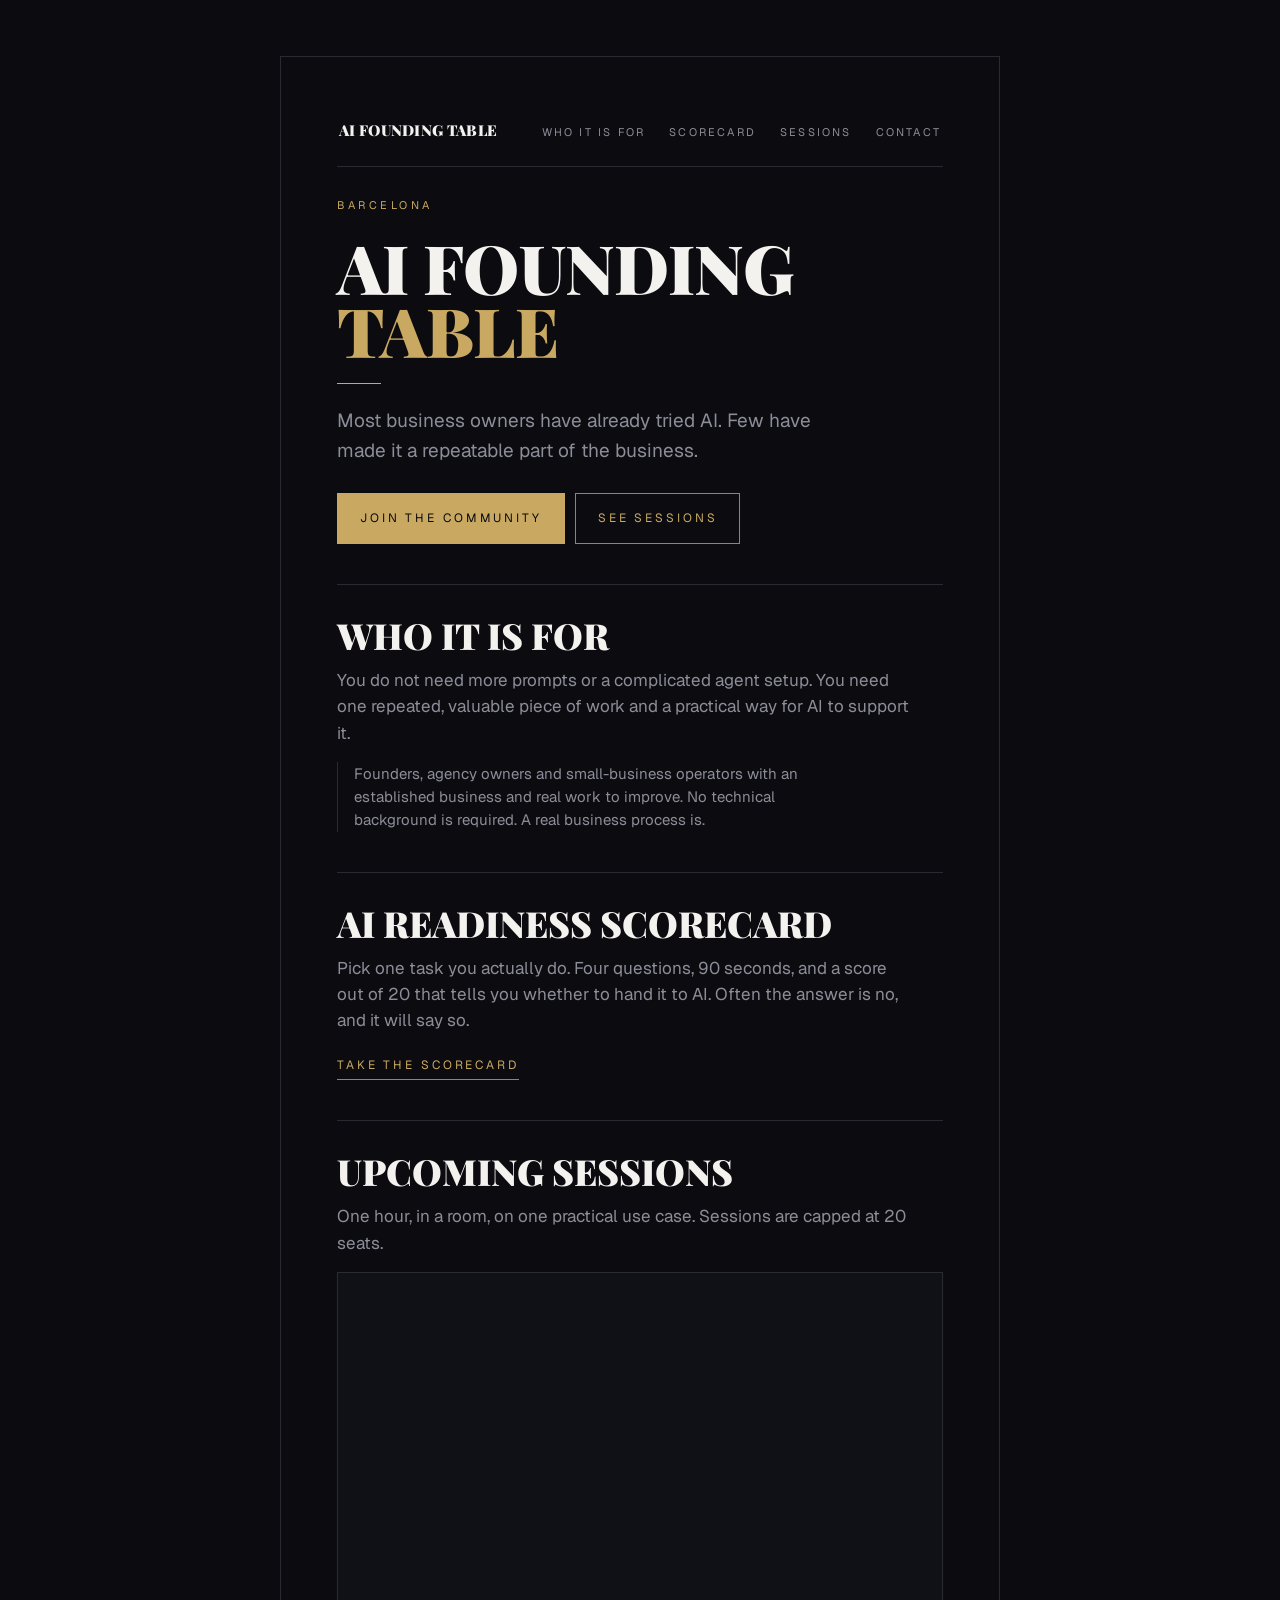
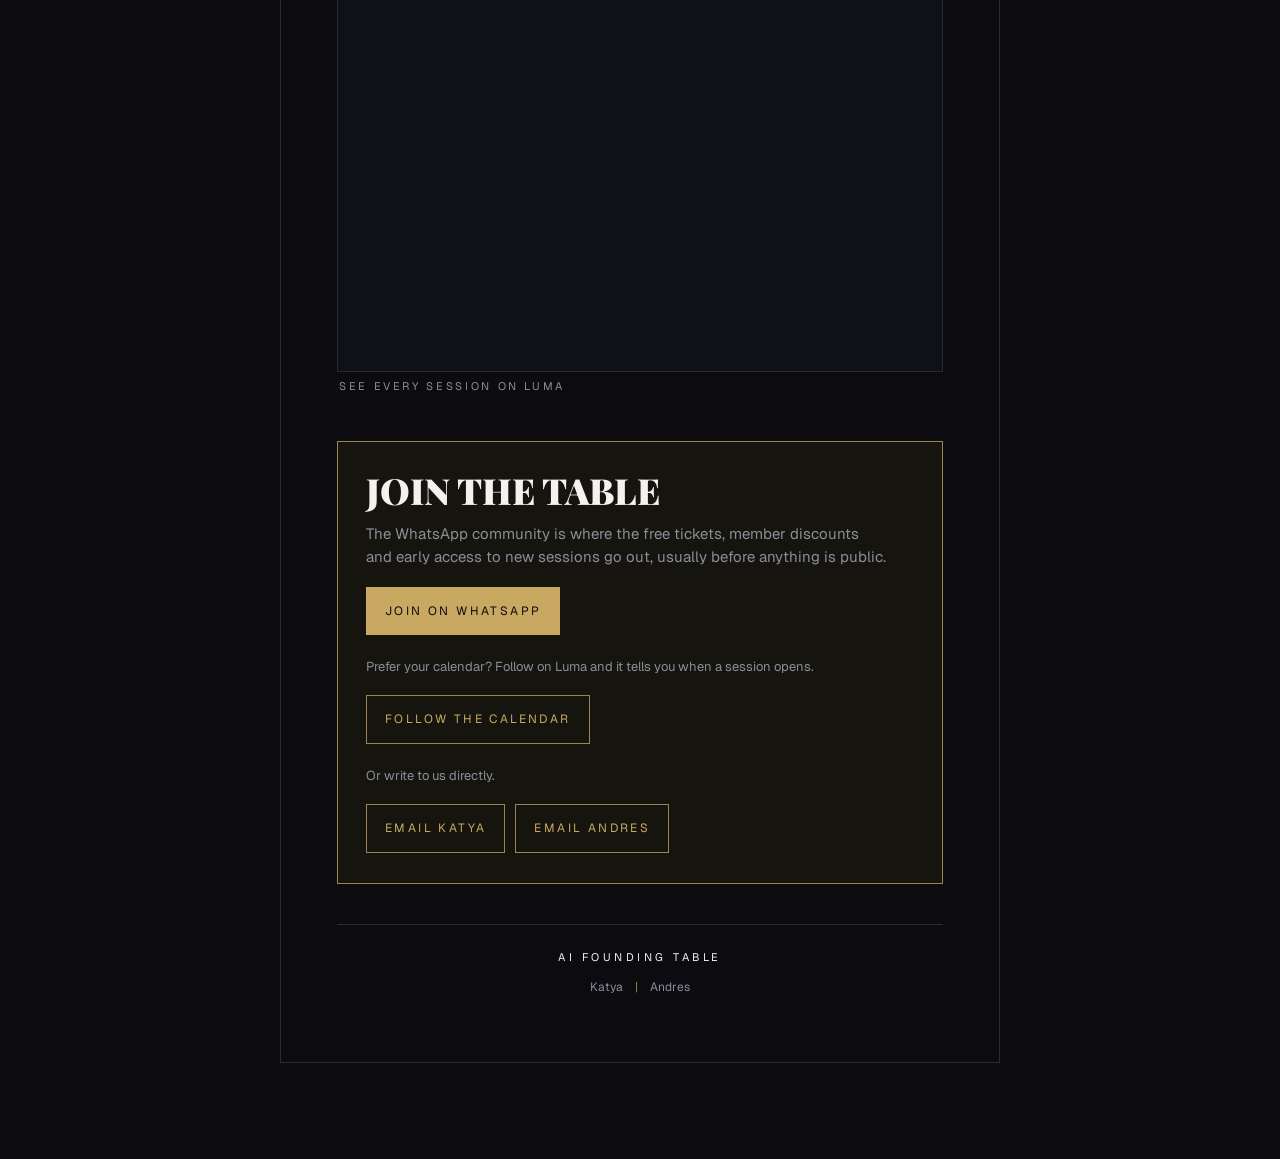
==== commit 30fa9871: "feat: gate the score behind an email, add WhatsApp, capture into beehiiv Katya wants the email befor" ====
--- a/index.html
+++ b/index.html
@@ -8,9 +8,10 @@
 <meta property="og:title" content="AI Founding Table">
 <meta property="og:description" content="For business owners who have already tried AI. Practical sessions in Barcelona on making one use case stick.">
 <meta property="og:type" content="website">
+<link rel="icon" href="/favicon.svg" type="image/svg+xml">
 <link rel="preconnect" href="https://fonts.googleapis.com">
 <link rel="preconnect" href="https://fonts.gstatic.com" crossorigin>
-<link href="https://fonts.googleapis.com/css2?family=Geist:wght@400;500;600&family=Playfair+Display:wght@700;900&display=swap" rel="stylesheet">
+<link href="https://fonts.googleapis.com/css2?family=Geist:wght@400;600&family=Playfair+Display:wght@700;900&display=swap" rel="stylesheet">
 <link rel="stylesheet" href="/style.css">
 </head>
 <body>
@@ -52,7 +53,7 @@
   <div class="rule reveal" style="--i:2"></div>
   <p class="lede reveal" style="--i:3">Most business owners have already tried AI. Few have made it a repeatable part of the business.</p>
   <p class="hero-cta reveal" style="--i:4">
-    <a class="primary" href="#contact">Join the list</a>
+    <a class="primary" href="#contact">Join the community</a>
     <a href="#sessions">See sessions</a>
   </p>
 
@@ -77,11 +78,17 @@
   </section>
 
   <section class="join" id="contact" aria-labelledby="join-h">
-    <h2 id="join-h">Join the list</h2>
-    <p>Sessions are capped at 20 seats. Follow the calendar and Luma tells you the moment a new one opens, without anyone having to remember to email you.</p>
+    <h2 id="join-h">Join the table</h2>
+    <p>The WhatsApp community is where the free tickets, member discounts and early access to new sessions go out, usually before anything is public.</p>
     <p class="mail">
-      <a class="primary" id="follow" href="https://luma.com/katyadominguez" target="_blank" rel="noopener">Follow the calendar<span class="sr"> on Luma (opens in a new tab)</span></a>
+      <a class="primary" id="whatsapp" href="https://chat.whatsapp.com/ECr1W2DwGVc7py0fXZS4gI?mode=gi_t" target="_blank" rel="noopener">Join on WhatsApp<span class="sr"> community (opens in a new tab)</span></a>
     </p>
+
+    <p class="or">Prefer your calendar? Follow on Luma and it tells you when a session opens.</p>
+    <p class="mail">
+      <a id="follow" href="https://luma.com/katyadominguez" target="_blank" rel="noopener">Follow the calendar<span class="sr"> on Luma (opens in a new tab)</span></a>
+    </p>
+
     <p class="or">Or write to us directly.</p>
     <p class="mail">
       <a href="mailto:katya@aimarketinghub.pro?subject=AI%20Founding%20Table">Email Katya</a>
@@ -120,6 +127,7 @@
 wide.addEventListener('change',function(e){ if(e.matches && drawer.open) drawer.close() });
 
 document.getElementById('follow').addEventListener('click',function(){ count('follow') });
+document.getElementById('whatsapp').addEventListener('click',function(){ count('whatsapp') });
 </script>
 <script defer src="/_vercel/insights/script.js"></script>
 </body>
--- a/style.css
+++ b/style.css
@@ -55,7 +55,7 @@
   flex-wrap:wrap;margin:0 0 30px;padding-bottom:18px;border-bottom:1px solid var(--line)}
 .mark{font-family:var(--serif);font-weight:900;text-transform:uppercase;
   font-size:15px;letter-spacing:.02em;margin:0}
-.mark a{color:var(--white);text-decoration:none;padding:6px 2px;min-height:24px;display:inline-block}
+.mark a{color:var(--white);text-decoration:none;padding:6px 2px;min-height:24px;display:inline-block;white-space:nowrap}
 .mark a:hover{color:var(--gold)}
 .masthead nav ul{list-style:none;display:flex;flex-wrap:wrap;gap:2px 20px;margin:0;padding:0}
 .masthead nav a{font-size:11px;letter-spacing:.2em;text-transform:uppercase;
@@ -133,6 +133,12 @@
 a.tap{display:inline-block;padding:6px 2px;min-height:24px}
 
 /* ---- scorecard: questions ---- */
+/* The questions are built by script, so before it runs this box is empty and
+   everything under it sits high, then jumps. Reserving the height of the
+   shortest question absorbs almost all of that shift. 355 is under the
+   shortest real question at every width measured (359 at 375px, 367 elsewhere),
+   so it can never pad one out. */
+#questions{min-height:355px}
 fieldset.q{display:none;border:0;margin:0;padding:26px 0 4px;border-top:1px solid var(--line)}
 fieldset.q.on{display:block}
 legend.qtext{font-family:var(--serif);font-weight:700;
@@ -162,6 +168,15 @@
   color:var(--mute);text-decoration:none;margin-top:18px;padding:6px 2px;min-height:24px}
 .back:hover{color:var(--gold)}
 #go[hidden]{display:none}
+
+/* ---- scorecard: the email gate ---- */
+.gate[hidden]{display:none}
+.gate h2{margin:0 0 14px}
+.gate>p{color:var(--mute);max-width:52ch;margin:0 0 4px}
+.gate-note{font-size:13px;color:var(--mute);margin:14px 0 0;max-width:52ch}
+.note{border-left:2px solid var(--gold);background:var(--sel);padding:14px 16px;
+  margin:0 0 26px;font-size:14px}
+.note[hidden]{display:none}
 
 /* ---- scorecard: result ---- */
 #result[hidden]{display:none}
@@ -264,6 +279,10 @@
 }
 
 /* ---- breakpoints: XS 320, S/M 560, L/XL 1100 ---- */
+@media(max-width:459px){
+  .masthead nav.inline-always ul{gap:2px 14px}
+  .mark{font-size:13px}
+}
 @media(max-width:359px){
   body{padding:14px 10px 48px}
   .frame{padding:22px 16px 26px}
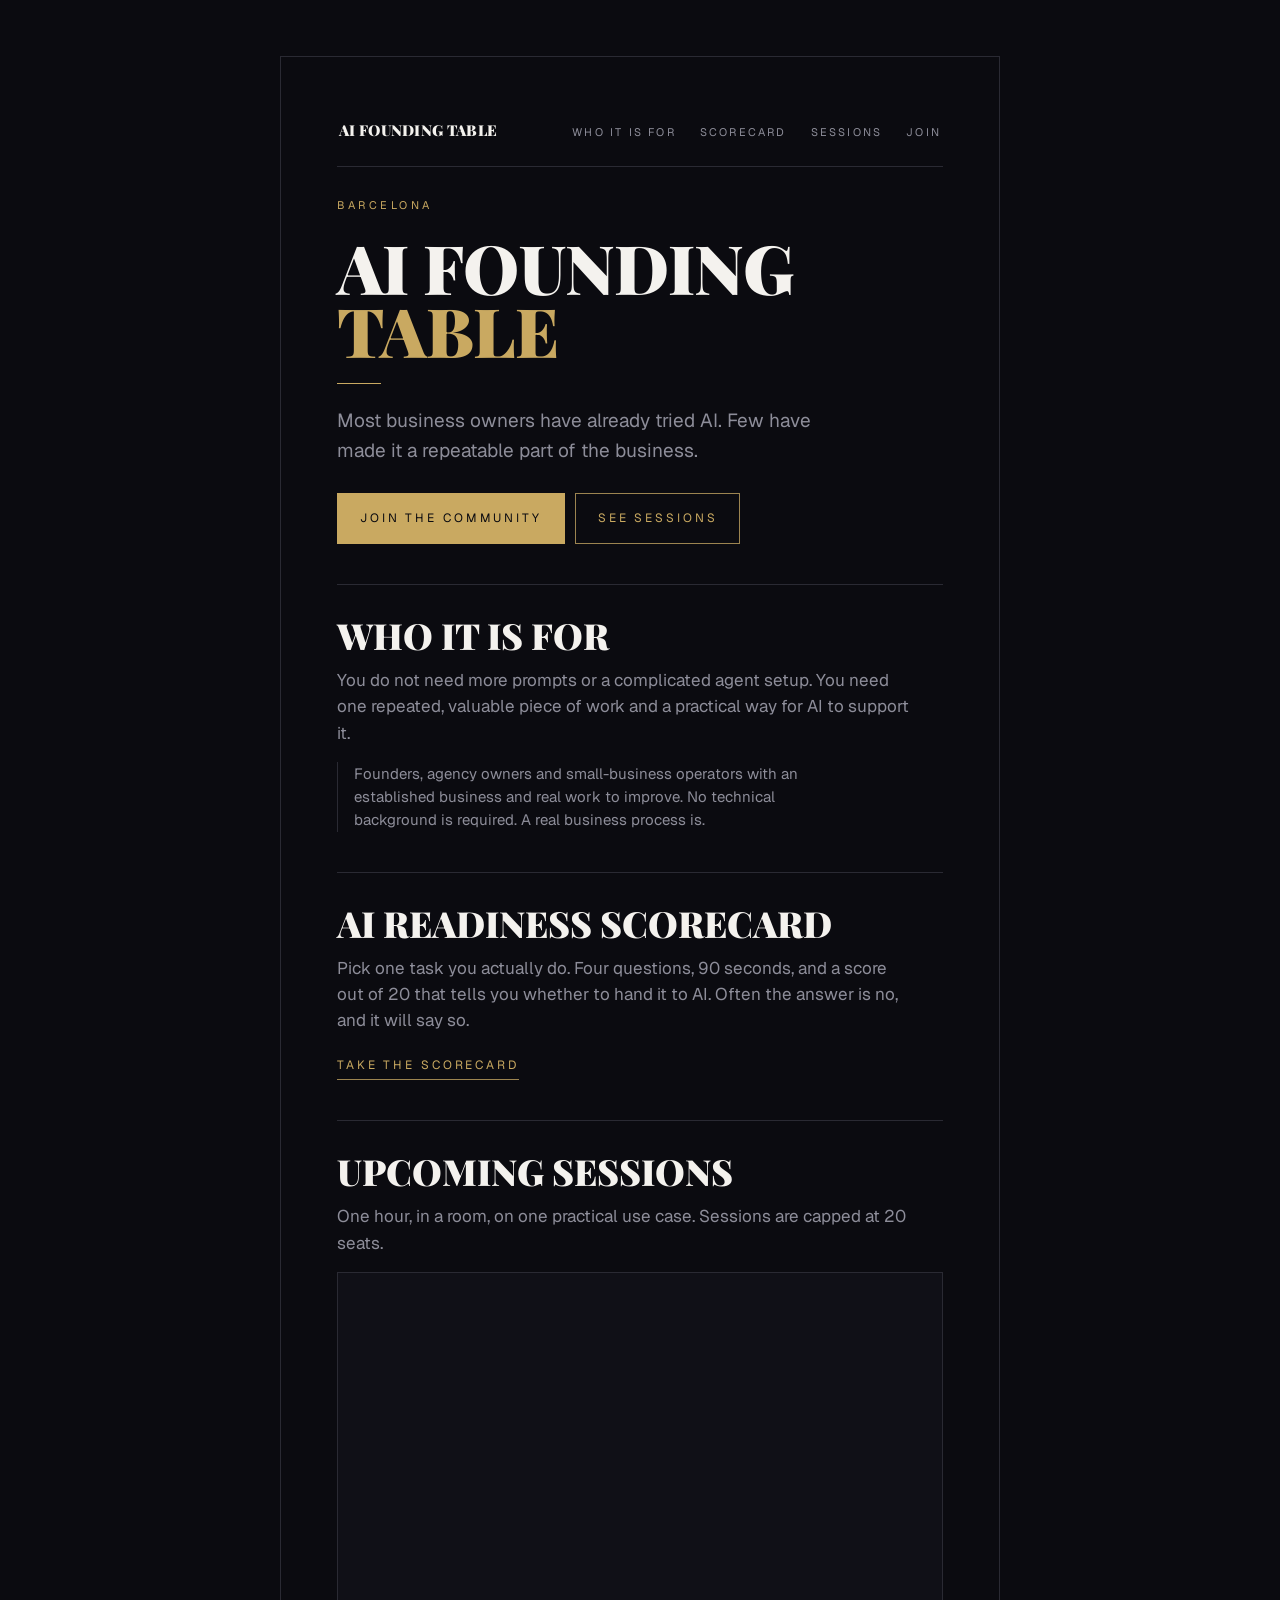
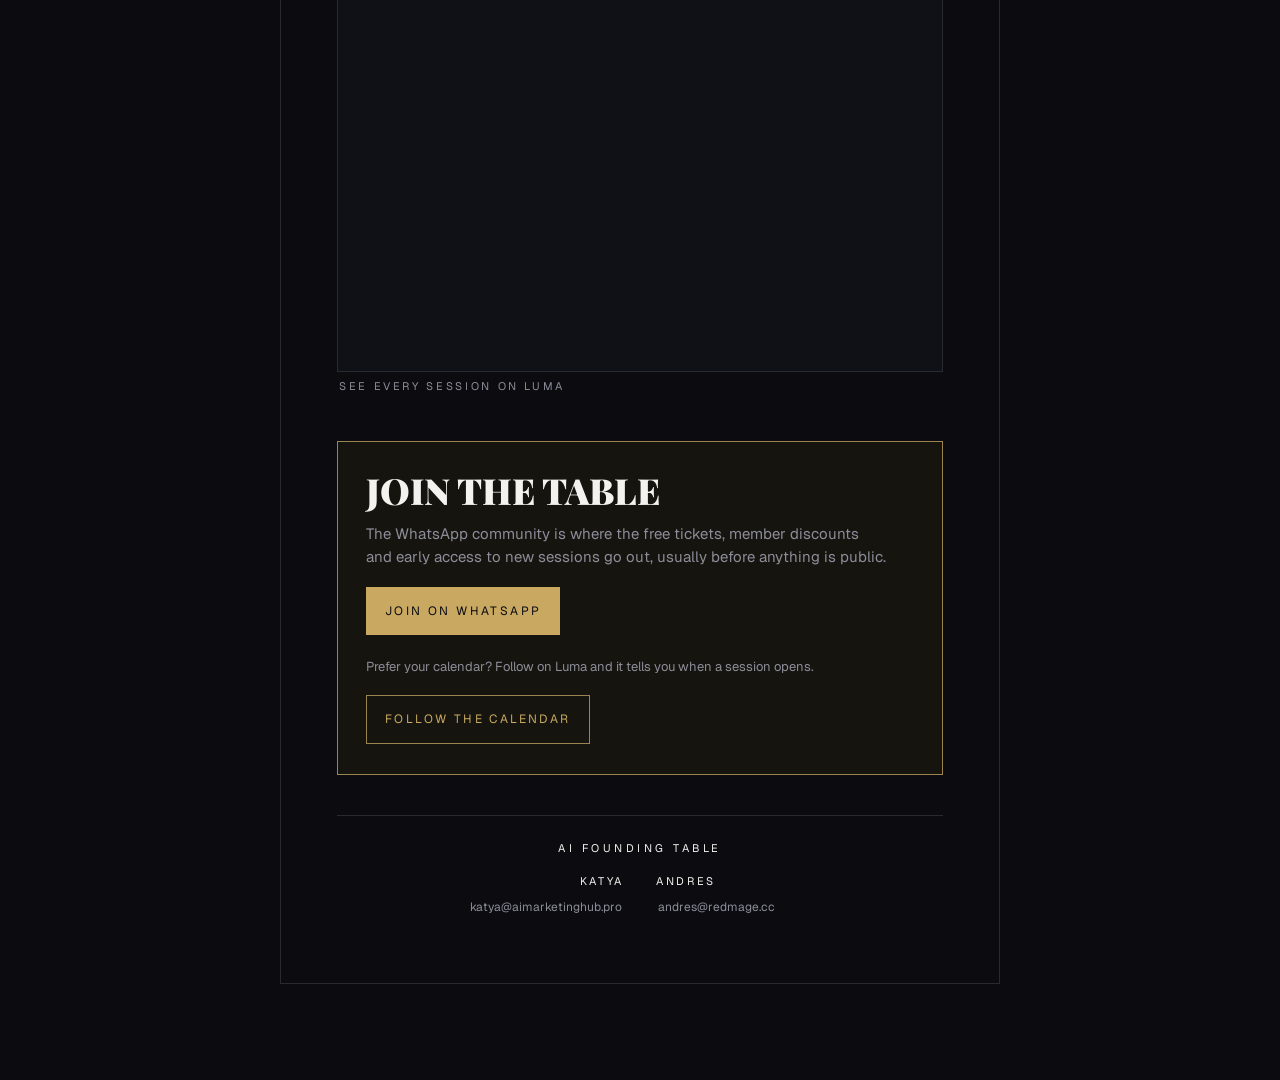
==== commit 13171856: "refactor(footer): move contact details out of the CTA and into the footer The join block was asking " ====
--- a/index.html
+++ b/index.html
@@ -26,7 +26,7 @@
         <li><a href="#who">Who it is for</a></li>
         <li><a href="#scorecard">Scorecard</a></li>
         <li><a href="#sessions">Sessions</a></li>
-        <li><a href="#contact">Contact</a></li>
+        <li><a href="#contact">Join</a></li>
       </ul>
     </nav>
     <button type="button" class="menu-btn" id="menu-btn" aria-expanded="false" aria-controls="drawer">Menu</button>
@@ -42,7 +42,7 @@
         <li><a href="#who">Who it is for</a></li>
         <li><a href="#scorecard">Scorecard</a></li>
         <li><a href="#sessions">Sessions</a></li>
-        <li><a href="#contact">Contact</a></li>
+        <li><a href="#contact">Join</a></li>
       </ul>
     </nav>
   </dialog>
@@ -88,19 +88,22 @@
     <p class="mail">
       <a id="follow" href="https://luma.com/katyadominguez" target="_blank" rel="noopener">Follow the calendar<span class="sr"> on Luma (opens in a new tab)</span></a>
     </p>
-
-    <p class="or">Or write to us directly.</p>
-    <p class="mail">
-      <a href="mailto:katya@aimarketinghub.pro?subject=AI%20Founding%20Table">Email Katya</a>
-      <a href="mailto:andres@redmage.cc?subject=AI%20Founding%20Table">Email Andres</a>
-    </p>
   </section>
 
   </main>
 
 <footer>
   <p class="org">AI Founding Table</p>
-  <p class="ppl"><a href="mailto:katya@aimarketinghub.pro">Katya</a><span class="bar" aria-hidden="true">|</span><a href="mailto:andres@redmage.cc">Andres</a></p>
+  <div class="ppl">
+    <div>
+      <p class="nm">Katya</p>
+      <p class="em"><a href="mailto:katya@aimarketinghub.pro">katya@aimarketinghub.pro</a></p>
+    </div>
+    <div>
+      <p class="nm">Andres</p>
+      <p class="em"><a href="mailto:andres@redmage.cc">andres@redmage.cc</a></p>
+    </div>
+  </div>
 </footer>
 </div></div>
 
--- a/style.css
+++ b/style.css
@@ -254,10 +254,20 @@
   text-transform:uppercase;margin:0}
 footer .org a{color:inherit;text-decoration:none;padding:6px 2px;min-height:24px;display:inline-block}
 footer .org a:hover{color:var(--gold)}
-footer .ppl{margin:6px 0 0;font-size:12px;color:var(--mute)}
-footer .ppl a{color:var(--mute);text-decoration:none;padding:6px 2px;min-height:24px;display:inline-block}
-footer .ppl a:hover{color:var(--gold)}
-footer .ppl .bar{color:var(--dim);padding:0 10px;background:none;height:auto;display:inline;margin:0}
+/* Two names mirrored around a centre gutter: Katya's block ranged right,
+   Andres's ranged left. Stacks and centres below 460, where two addresses
+   side by side would not fit. */
+footer .ppl{margin:16px auto 0;display:grid;grid-template-columns:1fr 1fr;gap:0 32px;max-width:540px}
+footer .ppl>div:first-child{text-align:right}
+footer .ppl>div:last-child{text-align:left}
+footer .nm{color:var(--white);font-size:11px;letter-spacing:.24em;text-transform:uppercase;margin:0}
+footer .em{margin:2px 0 0;font-size:12px}
+footer .em a{color:var(--mute);text-decoration:none;padding:6px 2px;min-height:24px;display:inline-block}
+footer .em a:hover{color:var(--gold)}
+@media(max-width:459px){
+  footer .ppl{grid-template-columns:1fr;gap:16px;max-width:none}
+  footer .ppl>div:first-child,footer .ppl>div:last-child{text-align:center}
+}
 
 /* ---- motion ----
    One staggered reveal on first paint. It sequences the poster the way the eye
